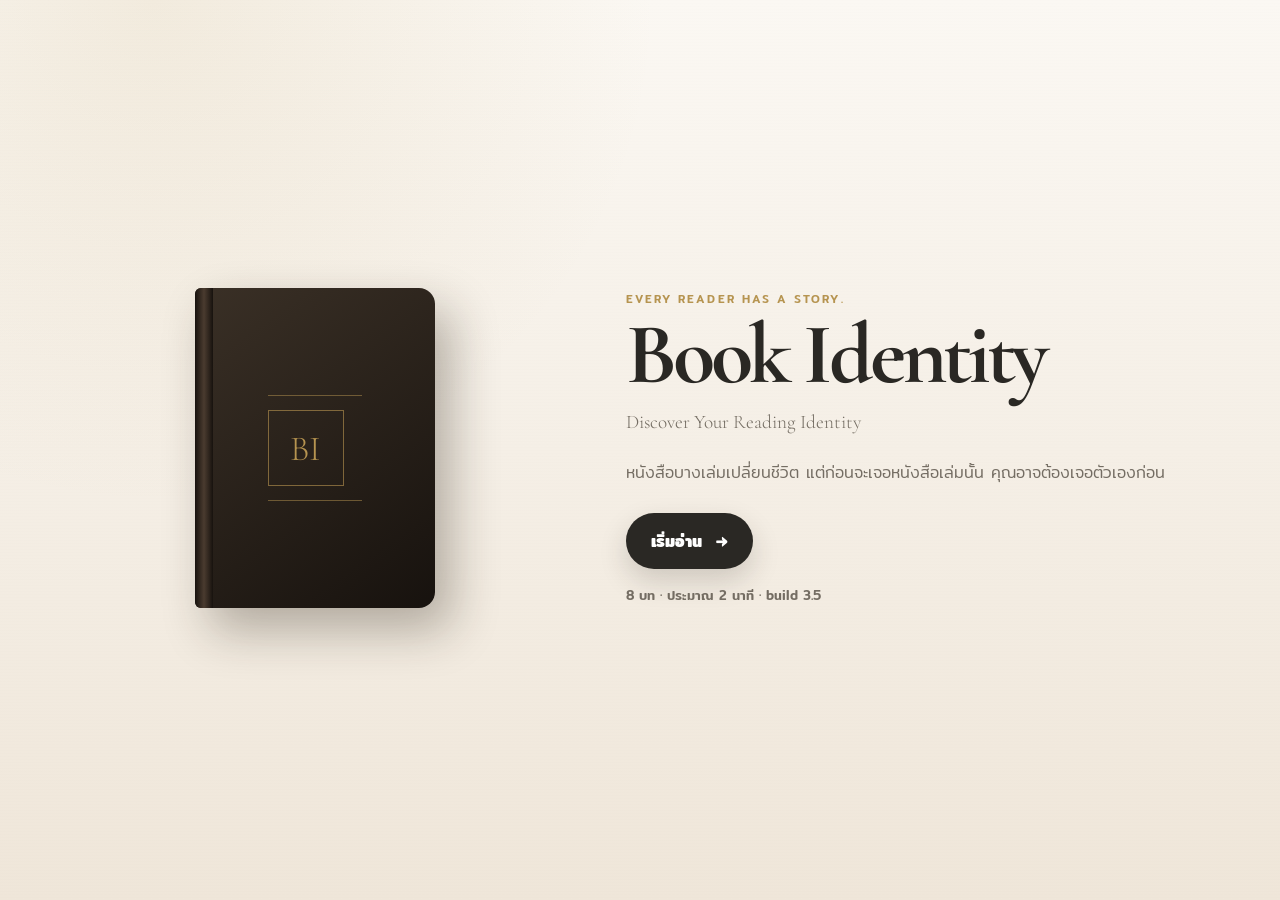
==== index.html @ 104d9011 "Add files via upload" ====
<!doctype html>
<html lang="th">
<head>
  <meta charset="utf-8">
  <meta name="viewport" content="width=device-width,initial-scale=1,viewport-fit=cover">
  <meta name="theme-color" content="#f6f0e6">
  <meta name="description" content="Book Identity — ค้นหาตัวตนนักอ่านของคุณ">
  <title>Book Identity — Discover Your Reading Identity</title>

  <link rel="preconnect" href="https://fonts.googleapis.com">
  <link rel="preconnect" href="https://fonts.gstatic.com" crossorigin>
  <link href="https://fonts.googleapis.com/css2?family=Cormorant+Garamond:ital,wght@0,500;0,600;0,700;1,500&family=Mitr:wght@300;400;500;600&display=swap" rel="stylesheet">

  <link rel="stylesheet" href="css/style.css?v=3.5.0">
  <link rel="stylesheet" href="css/animation.css?v=3.5.0">
  <link rel="stylesheet" href="css/responsive.css?v=3.5.0">
</head>
<body>
  <noscript>
    <div class="noscript">เว็บไซต์นี้ต้องเปิด JavaScript ก่อนจึงจะใช้งานได้</div>
  </noscript>

  <main id="app" class="app-shell">
    <section id="coverScreen" class="screen is-active" aria-labelledby="coverTitle">
      <div class="cover-layout">
        <div class="book-cover-wrap" aria-hidden="true">
          <div class="book-cover">
            <div class="book-spine"></div>
            <div class="book-face">
              <div class="cover-line"></div>
              <div class="cover-emblem">BI</div>
              <div class="cover-line"></div>
            </div>
          </div>
        </div>

        <div class="cover-copy">
          <p class="eyebrow">Every reader has a story.</p>
          <h1 id="coverTitle">Book Identity</h1>
          <p class="subtitle">Discover Your Reading Identity</p>
          <p class="lead">
            หนังสือบางเล่มเปลี่ยนชีวิต แต่ก่อนจะเจอหนังสือเล่มนั้น
            คุณอาจต้องเจอตัวเองก่อน
          </p>
          <button id="startBtn" class="primary-btn" type="button">
            <span>เริ่มอ่าน</span>
            <span aria-hidden="true">→</span>
          </button>
          <p class="meta">8 บท · ประมาณ 2 นาที · build 3.5</p>
        </div>
      </div>
    </section>

    <section id="introScreen" class="screen" aria-labelledby="introTitle">
      <article class="paper-card intro-card">
        <p class="eyebrow">Prelude</p>
        <h2 id="introTitle">หนังสือที่คุณเลือก อาจกำลังเล่าเรื่องของคุณ</h2>
        <p>
          เลือกคำตอบที่ใกล้กับตัวคุณที่สุด ไม่มีคำตอบถูกหรือผิด
          และไม่ต้องใช้เวลาคิดนานเกินไป
        </p>
        <button id="beginBtn" class="primary-btn" type="button">
          <span>เปิดบทแรก</span>
          <span aria-hidden="true">→</span>
        </button>
      </article>
    </section>

    <section id="quizScreen" class="screen screen-quiz" aria-labelledby="questionText">
      <div class="quiz-shell">
        <header class="chapter-header">
          <div>
            <p id="chapterLabel" class="eyebrow">Chapter I</p>
            <h2 id="chapterTitle">หนังสือหน้าแรก</h2>
          </div>
          <p id="pageLabel" class="page-label">Page 01</p>
        </header>

        <div class="progress-track" aria-hidden="true">
          <div id="progressFill" class="progress-fill"></div>
        </div>

        <article id="questionCard" class="paper-card question-card">
          <div class="bookmark" aria-hidden="true"></div>
          <p id="questionPrompt" class="question-prompt">Choose what feels true.</p>
          <h3 id="questionText"></h3>
          <div id="answerList" class="answer-list" role="group" aria-label="ตัวเลือกคำตอบ"></div>
        </article>

        <footer class="quiz-footer">
          <button id="backBtn" class="text-btn" type="button">← ย้อนกลับ</button>
          <span id="progressText">บทที่ 1 จาก 8</span>
        </footer>
      </div>
    </section>

    <section id="loadingScreen" class="screen loading-screen" aria-labelledby="loadingText">
      <article class="loading-book">
        <div class="loading-book__pages" aria-hidden="true">
          <span class="loading-page loading-page--left"></span>
          <span class="loading-page loading-page--middle"></span>
          <span class="loading-page loading-page--right"></span>
        </div>
        <p class="eyebrow">Composing Your Story</p>
        <h2 id="loadingText">กำลังเรียบเรียงหนังสือของคุณ...</h2>
        <p id="loadingSubtext" class="loading-subtext">เรื่องราวกำลังถูกจัดวางลงบนหน้ากระดาษ</p>
        <div class="loading-track" aria-hidden="true">
          <div id="loadingFill" class="loading-fill"></div>
        </div>
        <div class="loading-dots" aria-hidden="true"><span></span><span></span><span></span></div>
      </article>
    </section>


    <section id="unlockScreen" class="screen unlock-screen" aria-labelledby="unlockTitle">
      <div class="unlock-stage">
        <p class="eyebrow">Final Chapter</p>
        <h2 id="unlockTitle">ตัวตนของคุณถูกเก็บไว้ในหนังสือเล่มนี้</h2>
        <p class="unlock-lead">หยุดตรงนี้ก่อน — คลิกที่หนังสือหรือปุ่มด้านล่าง เพื่อปลดล็อกผลลัพธ์ของคุณ</p>

        <button id="unlockBookBtn" class="sealed-book" type="button" aria-label="แตะเพื่อปลดล็อกหนังสือ">
          <span class="sealed-book__spine" aria-hidden="true"></span>
          <span class="sealed-book__face" aria-hidden="true">
            <span class="sealed-book__title">BOOK<br>IDENTITY</span>
            <span class="sealed-book__locks">
              <span class="unlock-lock"><i></i></span>
              <span class="unlock-lock"><i></i></span>
              <span class="unlock-lock"><i></i></span>
            </span>
          </span>
        </button>

        <button id="unlockHintBtn" class="unlock-hint" type="button">
          <span class="unlock-key" aria-hidden="true">⌑</span>
          <span>คลิกเพื่อปลดล็อกผลลัพธ์</span>
        </button>
      </div>
    </section>

    <section id="resultScreen" class="screen screen-result" aria-labelledby="resultName">
      <div class="result-shell">
        <article id="resultHero" class="result-hero">
          <p class="eyebrow eyebrow-light">Book Identity</p>
          <div id="resultSymbol" class="result-symbol" aria-hidden="true">◎</div>
          <p class="result-label">คุณคือ</p>
          <h2 id="resultName"></h2>
          <p id="resultThai" class="result-thai"></p>
          <blockquote id="resultQuote" class="result-quote-th"></blockquote>
        </article>

        <article class="paper-card result-section">
          <p class="eyebrow">Chapter I</p>
          <h3>ตัวตนการอ่านของคุณ</h3>
          <p id="resultDescription"></p>
        </article>

        <article class="paper-card result-section">
          <p class="eyebrow">Chapter II</p>
          <h3>Bookshelf DNA</h3>
          <p class="section-note">แรงขับในการอ่านของคุณในแต่ละด้าน</p>
          <div id="dnaList" class="dna-list"></div>
          <p id="secondaryText" class="secondary-text"></p>
        </article>

        <article class="paper-card result-section">
          <p class="eyebrow">Chapter III</p>
          <h3>แนวหนังสือที่เหมาะกับคุณ</h3>
          <div id="categoryList" class="category-list"></div>
        </article>


        <article class="paper-card result-section next-chapter-section">
          <p class="eyebrow">Your Next Chapter</p>
          <h3>เลือกหนังสือที่คล้ายกับตัวตนของฉัน</h3>
          <p>
            เรื่องราวของคุณอาจกำลังรออยู่ในหนังสือสักเล่ม
            ลองเปิดชั้นหนังสือและค้นหาเล่มที่ใกล้กับตัวตนของคุณ
          </p>
          <a
            class="naiin-btn"
            href="https://www.naiin.com/books/"
            target="_blank"
            rel="noopener noreferrer"
            aria-label="เลือกหนังสือที่คล้ายกับตัวตนของฉันที่ Naiin"
          >
            <span>เลือกหนังสือที่คล้ายกับตัวตนของฉัน</span>
            <span aria-hidden="true">↗</span>
          </a>
          <p class="external-note">เปิดหน้าหนังสือบน Naiin ในแท็บใหม่</p>
        </article>

        <article class="paper-card result-section ending-section">
          <p class="ending-quote">
            หนังสือเล่มต่อไป อาจกำลังรอคุณอยู่บนชั้นหนังสือสักแห่ง
          </p>
          <div class="result-actions">
            <button id="downloadBtn" class="secondary-btn" type="button">ดาวน์โหลดการ์ด</button>
            <button id="shareBtn" class="primary-btn" type="button">แชร์ผลลัพธ์</button>
          </div>
          <button id="restartBtn" class="text-btn" type="button">↺ อ่านเรื่องราวของฉันอีกครั้ง</button>
        </article>
      </div>
    </section>
  </main>

  <canvas id="shareCanvas" width="1080" height="1920" hidden></canvas>

  <script src="data/data.js?v=3.5.0"></script>
  <script src="js/app.js?v=3.5.0"></script>
</body>
</html>
---- css/style.css ----
:root {
  --paper: #f6f0e6;
  --paper-deep: #eadfce;
  --ink: #2a2824;
  --muted: #746d63;
  --gold: #b69450;
  --line: rgba(42, 40, 36, 0.14);
  --shadow: 0 26px 80px rgba(53, 40, 24, 0.17);
  --accent: #b69450;
  --accent-rgb: 182, 148, 80;
  --serif: "Cormorant Garamond", Georgia, serif;
  --sans: "Mitr", "IBM Plex Sans Thai", system-ui, sans-serif;
}

* { box-sizing: border-box; }

html { scroll-behavior: smooth; }

body {
  margin: 0;
  min-width: 320px;
  min-height: 100vh;
  color: var(--ink);
  background:
    radial-gradient(circle at 12% 0%, rgba(182, 148, 80, 0.13), transparent 35%),
    linear-gradient(180deg, #fbf8f3 0%, #efe6d9 100%);
  font-family: var(--sans);
  overflow-x: hidden;
}

body::before {
  content: "";
  position: fixed;
  inset: 0;
  pointer-events: none;
  opacity: 0.22;
  background-image:
    linear-gradient(rgba(60, 45, 25, 0.024) 1px, transparent 1px);
  background-size: 3px 3px;
}

button { font: inherit; color: inherit; }

button:focus-visible {
  outline: 3px solid rgba(var(--accent-rgb), 0.28);
  outline-offset: 3px;
}

.app-shell {
  min-height: 100vh;
  min-height: 100dvh;
}

.screen {
  display: none;
  min-height: 100vh;
  min-height: 100dvh;
  padding:
    max(24px, env(safe-area-inset-top))
    18px
    max(28px, env(safe-area-inset-bottom));
  align-items: center;
  justify-content: center;
}

.screen.is-active { display: flex; }

.cover-layout {
  width: min(100%, 1120px);
  display: grid;
  gap: 34px;
  align-items: center;
}

.book-cover-wrap {
  width: 170px;
  height: 230px;
  margin: 0 auto;
  perspective: 1200px;
}

.book-cover {
  position: relative;
  width: 100%;
  height: 100%;
}

.book-face {
  position: absolute;
  inset: 0;
  border-radius: 6px 16px 16px 6px;
  background: linear-gradient(145deg, #3a3026, #17120e);
  box-shadow:
    16px 22px 48px rgba(40, 30, 20, 0.32),
    inset 3px 0 0 rgba(255, 255, 255, 0.05);
  display: grid;
  place-content: center;
  gap: 14px;
  color: var(--gold);
}

.book-spine {
  position: absolute;
  z-index: 2;
  left: 0;
  top: 0;
  bottom: 0;
  width: 18px;
  border-radius: 6px 0 0 6px;
  background: linear-gradient(90deg, #17120e, #4a3b2f, #17120e);
}

.cover-emblem {
  width: 76px;
  height: 76px;
  border: 1px solid rgba(182, 148, 80, 0.62);
  display: grid;
  place-items: center;
  font-family: var(--serif);
  font-size: 2.2rem;
}

.cover-line {
  width: 94px;
  height: 1px;
  background: rgba(182, 148, 80, 0.5);
}

.cover-copy { text-align: center; }

.eyebrow {
  margin: 0;
  color: var(--gold);
  letter-spacing: 0.18em;
  text-transform: uppercase;
  font-size: 0.72rem;
  font-weight: 700;
}

.eyebrow-light { color: rgba(255, 255, 255, 0.72); }

.cover-copy h1 {
  margin: 8px 0 0;
  font-family: var(--serif);
  font-size: clamp(3.6rem, 14vw, 6.4rem);
  line-height: 0.86;
  letter-spacing: -0.045em;
}

.subtitle {
  margin: 16px 0 0;
  color: var(--muted);
  font-family: var(--serif);
  font-size: 1.2rem;
}

.lead {
  max-width: 34rem;
  margin: 24px auto 0;
  color: var(--muted);
  line-height: 1.85;
}

.meta {
  margin: 16px 0 0;
  color: var(--muted);
  font-size: 0.82rem;
}

.primary-btn,
.secondary-btn {
  min-height: 56px;
  border-radius: 999px;
  padding: 0 24px;
  border: 1px solid transparent;
  display: inline-flex;
  align-items: center;
  justify-content: center;
  gap: 14px;
  cursor: pointer;
  font-weight: 700;
}

.primary-btn {
  background: var(--ink);
  color: white;
  box-shadow: 0 12px 28px rgba(42, 40, 36, 0.18);
}

.secondary-btn {
  background: transparent;
  border-color: var(--line);
}

.cover-copy .primary-btn { margin-top: 26px; }

.paper-card {
  width: min(100%, 680px);
  padding: 30px;
  border-radius: 22px;
  border: 1px solid rgba(255, 255, 255, 0.9);
  background:
    linear-gradient(90deg, rgba(0, 0, 0, 0.035), transparent 8%, transparent 92%, rgba(0, 0, 0, 0.025)),
    rgba(255, 253, 248, 0.94);
  box-shadow: var(--shadow);
}

.paper-card h2,
.paper-card h3 {
  font-family: var(--serif);
}

.intro-card { text-align: center; }

.intro-card h2 {
  margin: 18px 0 0;
  font-size: clamp(2.2rem, 8vw, 4rem);
  line-height: 1.05;
}

.intro-card > p:not(.eyebrow) {
  color: var(--muted);
  line-height: 1.85;
}

.intro-card .primary-btn { margin-top: 24px; }

.screen-quiz,
.screen-result {
  align-items: flex-start;
}

.quiz-shell {
  width: min(100%, 740px);
  position: relative;
  padding-top: 16px;
}

.bookmark {
  position: absolute;
  right: -10px;
  top: 126px;
  width: 25px;
  height: 78px;
  z-index: 3;
  background: linear-gradient(180deg, #963d3d, #7a2b2b);
  box-shadow: 0 9px 18px rgba(65, 24, 24, 0.18);
  clip-path: polygon(0 0, 100% 0, 100% 82%, 50% 100%, 0 82%);
  pointer-events: none;
}

.chapter-header {
  display: flex;
  justify-content: space-between;
  gap: 24px;
  align-items: flex-start;
  margin-bottom: 14px;
}

.chapter-header h2 {
  margin: 4px 0 0;
  font-family: var(--serif);
  font-size: 1.55rem;
}

.page-label {
  margin: 4px 0 0;
  color: var(--muted);
  font-size: 0.82rem;
}

.progress-track,
.loading-track {
  height: 5px;
  overflow: hidden;
  border-radius: 999px;
  background: rgba(42, 40, 36, 0.08);
}

.progress-fill,
.loading-fill {
  width: 0;
  height: 100%;
  border-radius: inherit;
  background: var(--gold);
}

.question-card {
  min-height: 500px;
  margin-top: 24px;
  display: flex;
  flex-direction: column;
}

.question-prompt {
  margin: 0;
  color: var(--muted);
  font-size: 0.8rem;
  letter-spacing: 0.08em;
  text-transform: uppercase;
}

.question-card h3 {
  margin: 18px 0 24px;
  font-family: var(--serif);
  font-size: clamp(1.95rem, 5.4vw, 3.15rem);
  line-height: 1.12;
  letter-spacing: -0.018em;
  text-wrap: balance;
}

.answer-list {
  display: grid;
  gap: 10px;
}

.answer-btn {
  width: 100%;
  padding: 16px 6px;
  border: 0;
  border-bottom: 1px solid var(--line);
  background: transparent;
  text-align: left;
  cursor: pointer;
  display: flex;
  align-items: flex-start;
  gap: 14px;
  line-height: 1.6;
}

.answer-btn::before {
  content: "○";
  color: var(--gold);
  font-size: 1.2rem;
  line-height: 1.2;
}

.answer-btn.is-selected::before { content: "●"; }

.answer-btn.is-selected {
  background: rgba(var(--accent-rgb), 0.06);
}

.quiz-footer {
  display: flex;
  justify-content: space-between;
  align-items: center;
  gap: 16px;
  margin-top: 16px;
  color: var(--muted);
  font-size: 0.82rem;
}

.text-btn {
  border: 0;
  background: transparent;
  color: var(--muted);
  cursor: pointer;
  text-decoration: underline;
  text-underline-offset: 4px;
}

.text-btn:disabled {
  opacity: 0.35;
  cursor: default;
}

.loading-card { text-align: center; }

.page-loader {
  height: 58px;
  display: flex;
  align-items: flex-end;
  justify-content: center;
  gap: 5px;
}

.page-loader span {
  width: 24px;
  height: 44px;
  border-radius: 2px 7px 7px 2px;
  background: linear-gradient(145deg, #3a3026, #17120e);
}

.loading-card h2 {
  margin: 18px 0 24px;
  font-family: var(--serif);
  font-size: clamp(2rem, 8vw, 3.6rem);
}

.result-shell {
  width: min(100%, 760px);
  padding: 18px 0 40px;
}

.result-hero {
  --identity-color: #3498db;
  padding: 48px 28px;
  text-align: center;
  color: white;
  border-radius: 28px;
  background:
    radial-gradient(circle at top, rgba(255, 255, 255, 0.16), transparent 35%),
    linear-gradient(145deg, var(--identity-color), #1e1e1e);
  box-shadow: 0 30px 80px rgba(40, 30, 20, 0.24);
}

.result-symbol {
  width: 96px;
  height: 96px;
  margin: 28px auto 16px;
  border: 1px solid rgba(255, 255, 255, 0.42);
  border-radius: 50%;
  display: grid;
  place-items: center;
  font-size: 2.4rem;
}

.result-label {
  margin: 0;
  color: rgba(255, 255, 255, 0.72);
}

.result-hero h2 {
  margin: 8px 0 0;
  font-family: var(--serif);
  font-size: clamp(3.2rem, 12vw, 6rem);
  line-height: 0.9;
}

.result-thai { font-size: 1.06rem; }

.result-hero blockquote {
  max-width: 38rem;
  margin: 24px auto 0;
  font-family: var(--serif);
  font-size: 1.4rem;
  line-height: 1.45;
}

.result-section { margin-top: 18px; }

.result-section h3 {
  margin: 10px 0 0;
  font-family: var(--serif);
  font-size: 2.2rem;
}

.result-section > p:not(.eyebrow) {
  color: var(--muted);
  line-height: 1.85;
}

.section-note { margin-top: 8px; }

.dna-list {
  display: grid;
  gap: 18px;
  margin-top: 22px;
}

.dna-row {
  display: grid;
  gap: 8px;
}

.dna-head {
  display: flex;
  justify-content: space-between;
  font-size: 0.9rem;
}

.dna-track {
  height: 9px;
  overflow: hidden;
  border-radius: 999px;
  background: rgba(42, 40, 36, 0.08);
}

.dna-bar {
  width: 0;
  height: 100%;
  border-radius: inherit;
  background: var(--dna-color);
}

.secondary-text {
  margin-top: 22px;
  padding-top: 18px;
  border-top: 1px solid var(--line);
}

.category-list {
  display: flex;
  flex-wrap: wrap;
  gap: 10px;
  margin-top: 20px;
}

.category-chip {
  padding: 10px 14px;
  border-radius: 999px;
  border: 1px solid rgba(var(--accent-rgb), 0.16);
  background: rgba(var(--accent-rgb), 0.08);
}

.ending-section { text-align: center; }

.ending-quote {
  font-family: var(--serif);
  font-size: 1.35rem;
}

.result-actions {
  display: grid;
  gap: 10px;
  margin-top: 22px;
}

.ending-section .text-btn { margin-top: 18px; }

.noscript {
  padding: 18px;
  text-align: center;
  background: #fff3cd;
  color: #5d4818;
}


/* ===== Unlock reveal ===== */
.unlock-screen {
  text-align: center;
}

.unlock-stage {
  width: min(100%, 680px);
  display: grid;
  justify-items: center;
}

.unlock-stage h2 {
  max-width: 15ch;
  margin: 14px 0 0;
  font-family: var(--serif);
  font-size: clamp(2.35rem, 8vw, 4.6rem);
  line-height: 1;
  letter-spacing: -0.025em;
}

.unlock-lead {
  max-width: 34rem;
  margin: 20px auto 0;
  color: var(--muted);
  line-height: 1.8;
}

.sealed-book {
  width: min(72vw, 280px);
  aspect-ratio: 0.72;
  margin-top: 34px;
  padding: 0;
  border: 0;
  background: transparent;
  position: relative;
  perspective: 1300px;
  cursor: pointer;
}

.sealed-book__face {
  position: absolute;
  inset: 0;
  border-radius: 7px 22px 22px 7px;
  background:
    radial-gradient(circle at 50% 15%, rgba(255,255,255,.09), transparent 30%),
    linear-gradient(145deg, #3b3026, #17120e);
  box-shadow:
    18px 26px 55px rgba(45, 32, 20, .31),
    inset 3px 0 0 rgba(255,255,255,.05),
    inset 0 0 0 1px rgba(255,255,255,.035);
  display: grid;
  place-items: center;
  transform-origin: left center;
}

.sealed-book__spine {
  position: absolute;
  z-index: 2;
  left: 0;
  top: 0;
  bottom: 0;
  width: 20px;
  border-radius: 7px 0 0 7px;
  background: linear-gradient(90deg, #15100d, #4e3e31, #17120e);
}

.sealed-book__title {
  color: var(--gold);
  font-family: var(--serif);
  font-size: clamp(2rem, 8vw, 3rem);
  line-height: .88;
  letter-spacing: .03em;
}

.sealed-book__locks {
  position: absolute;
  left: 50%;
  bottom: 48px;
  display: flex;
  gap: 24px;
  transform: translateX(-50%);
}

.unlock-lock {
  width: 34px;
  height: 34px;
  border-radius: 50%;
  display: grid;
  place-items: center;
  background: linear-gradient(145deg, #eadfc9, #cdbb9c);
  border: 1px solid rgba(75, 55, 32, .28);
  box-shadow:
    0 8px 16px rgba(30, 20, 12, .28),
    inset 0 1px 0 rgba(255,255,255,.65);
}

.unlock-lock i {
  position: relative;
  width: 7px;
  height: 11px;
  border-radius: 5px 5px 2px 2px;
  background: #5a4733;
}

.unlock-lock i::before {
  content: "";
  position: absolute;
  left: 1px;
  top: -4px;
  width: 5px;
  height: 5px;
  border-radius: 50%;
  background: #5a4733;
}

.unlock-hint {
  margin-top: 28px;
  padding: 12px 18px;
  border: 1px solid var(--line);
  border-radius: 999px;
  background: rgba(255,255,255,.45);
  color: var(--ink);
  display: inline-flex;
  align-items: center;
  gap: 10px;
  cursor: pointer;
  font-weight: 600;
}

.unlock-key {
  color: var(--gold);
  font-size: 1.35rem;
}

.unlock-stage.is-unlocking .unlock-hint {
  opacity: .45;
  pointer-events: none;
}

/* Answer pen stroke */
.answer-btn {
  position: relative;
  isolation: isolate;
}

.answer-btn::after {
  content: "";
  position: absolute;
  z-index: -1;
  left: 38px;
  right: 8px;
  bottom: 10px;
  height: 7px;
  border-radius: 60% 40% 55% 45%;
  background: rgba(var(--accent-rgb), .17);
  transform: scaleX(0) rotate(-0.4deg);
  transform-origin: left center;
  transition: transform .28s ease;
}

.answer-btn.is-selected::after {
  transform: scaleX(1) rotate(-0.4deg);
}

/* Refined paper edge */
.question-card {
  position: relative;
  overflow: hidden;
}

.question-card::after {
  content: "";
  position: absolute;
  top: 24px;
  right: 0;
  bottom: 24px;
  width: 1px;
  background: linear-gradient(transparent, rgba(70,50,28,.13), transparent);
}

@supports not (text-wrap: balance) {
  .question-card h3 { max-width: 18ch; }
}


/* v3.1 unlock screen: intentionally distinct from result page */
.unlock-screen {
  background:
    radial-gradient(circle at 50% 18%, rgba(182,148,80,.18), transparent 34%),
    linear-gradient(180deg, rgba(25,20,15,.98), rgba(47,38,29,.96));
  color: #f8f0e3;
}

.unlock-screen .eyebrow {
  color: #d1b46f;
}

.unlock-screen .unlock-lead {
  color: rgba(248,240,227,.72);
}

.unlock-screen .unlock-hint {
  background: #d1b46f;
  border-color: #d1b46f;
  color: #211a13;
  box-shadow: 0 14px 32px rgba(0,0,0,.24);
}

.unlock-screen .unlock-key {
  color: #211a13;
}

.unlock-screen .sealed-book {
  filter: drop-shadow(0 32px 45px rgba(0,0,0,.35));
}


/* v3.2 alignment fixes */
.result-shell {
  width: min(100%, 760px);
}

.result-shell > .paper-card {
  width: 100%;
  max-width: none;
  margin-left: 0;
  margin-right: 0;
}

.result-hero,
.result-shell > .paper-card {
  box-sizing: border-box;
}

.question-card {
  overflow: visible;
}

.question-card::after {
  pointer-events: none;
}

.chapter-header,
.progress-track,
.question-card,
.quiz-footer {
  width: 100%;
}

.quiz-shell {
  overflow: visible;
}


/* v3.3 — Naiin next chapter */
.next-chapter-section {
  position: relative;
  overflow: hidden;
}

.next-chapter-section::before {
  content: "↗";
  position: absolute;
  right: 22px;
  top: 18px;
  color: rgba(var(--accent-rgb), .18);
  font-family: var(--serif);
  font-size: 5rem;
  line-height: 1;
  pointer-events: none;
}

.next-chapter-section > p:not(.eyebrow) {
  max-width: 42rem;
}

.naiin-btn {
  width: 100%;
  min-height: 60px;
  margin-top: 22px;
  padding: 0 20px;
  border-radius: 999px;
  background: var(--ink);
  color: #fff;
  text-decoration: none;
  display: inline-flex;
  align-items: center;
  justify-content: center;
  gap: 14px;
  font-weight: 700;
  box-shadow: 0 14px 30px rgba(42,40,36,.18);
  transition: transform .28s ease, box-shadow .28s ease;
}

.naiin-btn:hover {
  transform: translateY(-2px);
  box-shadow: 0 18px 36px rgba(42,40,36,.22);
}

.external-note {
  margin: 12px 0 0;
  text-align: center;
  font-size: .78rem;
  color: var(--muted);
}


/* ===== v3.4 Cadson Demak / Mitr typography ===== */
body {
  font-family: var(--sans);
  font-weight: 300;
}

button,
.answer-btn,
.category-chip,
.naiin-btn,
.text-btn,
.primary-btn,
.secondary-btn {
  font-family: var(--sans);
}

.cover-copy h1,
.intro-card h2,
.chapter-header h2,
.question-card h3,
.loading-book h2,
.result-hero h2,
.result-section h3,
.unlock-stage h2 {
  font-family: var(--serif);
}

.intro-card h2,
.chapter-header h2,
.question-card h3,
.loading-book h2,
.result-section h3,
.unlock-stage h2 {
  font-weight: 600;
}

.question-card h3 {
  max-width: 17ch;
  font-size: clamp(2.15rem, 5.5vw, 3.45rem);
  line-height: 1.12;
  letter-spacing: -0.022em;
}

.chapter-header h2 {
  font-size: clamp(1.65rem, 3.2vw, 2.05rem);
  line-height: 1.15;
  letter-spacing: -0.015em;
}

.intro-card h2 {
  max-width: 15ch;
  margin-inline: auto;
  font-size: clamp(2.45rem, 6.6vw, 4.35rem);
  line-height: 1.05;
  letter-spacing: -0.025em;
}

.result-section h3 {
  font-size: clamp(2.2rem, 4.4vw, 3.05rem);
  line-height: 1.08;
  letter-spacing: -0.018em;
}

.result-section > p:not(.eyebrow),
.intro-card > p:not(.eyebrow),
.answer-btn,
.unlock-lead,
.external-note {
  font-family: var(--sans);
  font-weight: 300;
}

.result-thai {
  font-family: var(--sans);
  font-weight: 500;
}

.result-quote-th {
  font-family: var(--sans) !important;
  font-weight: 300;
  font-style: italic;
  letter-spacing: .002em;
}

.eyebrow,
.page-label,
.question-prompt,
.meta {
  font-family: var(--sans);
  font-weight: 500;
}

/* ===== New loading composition screen ===== */
.loading-screen {
  background:
    radial-gradient(circle at 50% 12%, rgba(182,148,80,.13), transparent 32%),
    linear-gradient(180deg, #f8f3eb 0%, #ede3d5 100%);
}

.loading-book {
  width: min(100%, 690px);
  min-height: 520px;
  padding: 54px 34px 44px;
  border-radius: 28px;
  display: flex;
  flex-direction: column;
  align-items: center;
  justify-content: center;
  text-align: center;
  background:
    linear-gradient(90deg, rgba(0,0,0,.028), transparent 8%, transparent 92%, rgba(0,0,0,.025)),
    rgba(255,253,248,.94);
  border: 1px solid rgba(255,255,255,.9);
  box-shadow: var(--shadow);
}

.loading-book__pages {
  width: 138px;
  height: 92px;
  position: relative;
  margin-bottom: 28px;
  perspective: 900px;
}

.loading-page {
  position: absolute;
  bottom: 0;
  width: 69px;
  height: 86px;
  background:
    linear-gradient(90deg, rgba(0,0,0,.045), transparent 12%),
    #fffaf1;
  border: 1px solid rgba(88,65,38,.12);
  box-shadow: 0 10px 22px rgba(55,40,24,.10);
}

.loading-page--left {
  left: 0;
  border-radius: 8px 2px 2px 8px;
  transform: rotateY(12deg);
  transform-origin: right center;
}

.loading-page--right {
  right: 0;
  border-radius: 2px 8px 8px 2px;
  transform: rotateY(-12deg);
  transform-origin: left center;
}

.loading-page--middle {
  left: 50%;
  width: 64px;
  transform: translateX(-50%) rotateY(-4deg);
  transform-origin: left center;
  z-index: 2;
}

.loading-book h2 {
  max-width: 15ch;
  margin: 16px 0 0;
  font-size: clamp(2.45rem, 6.8vw, 4.35rem);
  line-height: 1.03;
  letter-spacing: -0.025em;
}

.loading-subtext {
  max-width: 32rem;
  margin: 18px auto 0;
  color: var(--muted);
  font-family: var(--sans);
  font-weight: 300;
  line-height: 1.75;
}

.loading-book .loading-track {
  width: min(100%, 420px);
  margin-top: 30px;
}

.loading-dots {
  display: flex;
  gap: 8px;
  margin-top: 22px;
}

.loading-dots span {
  width: 7px;
  height: 7px;
  border-radius: 50%;
  background: var(--gold);
  opacity: .32;
}


/* ===== v3.5 Smaller, quieter headings ===== */
.cover-copy h1 {
  font-size: clamp(3rem, 10vw, 5.4rem);
  line-height: .9;
}

.intro-card h2 {
  max-width: 17ch;
  font-size: clamp(2rem, 5.2vw, 3.55rem);
  line-height: 1.08;
}

.chapter-header h2 {
  font-size: clamp(1.45rem, 2.6vw, 1.82rem);
  line-height: 1.16;
}

.question-card h3 {
  max-width: 18ch;
  font-size: clamp(1.8rem, 4.4vw, 2.8rem);
  line-height: 1.14;
  letter-spacing: -0.015em;
}

.loading-book h2 {
  max-width: 17ch;
  font-size: clamp(2rem, 5.1vw, 3.45rem);
  line-height: 1.08;
}

.unlock-stage h2 {
  max-width: 17ch;
  font-size: clamp(2rem, 5.3vw, 3.65rem);
  line-height: 1.07;
}

.result-section h3 {
  font-size: clamp(1.85rem, 3.7vw, 2.55rem);
  line-height: 1.1;
}

.result-hero h2 {
  font-size: clamp(3rem, 10vw, 5.4rem);
  line-height: .92;
}

.paper-card h2,
.paper-card h3 {
  font-weight: 600;
}

.intro-card,
.question-card,
.loading-book,
.result-section {
  padding-top: 34px;
  padding-bottom: 34px;
}

.question-card h3,
.intro-card h2,
.loading-book h2,
.result-section h3 {
  margin-bottom: 22px;
}
---- css/animation.css ----
@keyframes fadeUp {
  from { opacity: 0; transform: translateY(18px); }
  to { opacity: 1; transform: none; }
}

@keyframes floatBook {
  0%, 100% { transform: translateY(0) rotate(-1deg); }
  50% { transform: translateY(-8px) rotate(1deg); }
}

@keyframes pageIn {
  from { opacity: 0; transform: rotateY(-7deg) translateX(24px); }
  to { opacity: 1; transform: none; }
}

@keyframes loaderPage {
  0%, 100% { transform: scaleY(0.86); opacity: 0.55; }
  50% { transform: scaleY(1.08); opacity: 1; }
}

.screen.is-active > * {
  animation: fadeUp 0.55s cubic-bezier(.22, .8, .22, 1) both;
}

.book-cover-wrap {
  animation: floatBook 4.2s ease-in-out infinite;
}

.question-card.is-entering {
  animation: pageIn 0.4s ease both;
}

.page-loader span:nth-child(1) { animation: loaderPage 1.1s ease-in-out infinite; }
.page-loader span:nth-child(2) { animation: loaderPage 1.1s ease-in-out 0.16s infinite; }
.page-loader span:nth-child(3) { animation: loaderPage 1.1s ease-in-out 0.32s infinite; }

.primary-btn,
.secondary-btn,
.answer-btn,
.text-btn {
  transition:
    transform 0.28s ease,
    background-color 0.28s ease,
    border-color 0.28s ease,
    box-shadow 0.28s ease,
    opacity 0.28s ease;
}

.primary-btn:hover,
.secondary-btn:hover {
  transform: translateY(-2px);
}

.answer-btn:hover {
  background: rgba(var(--accent-rgb), 0.05);
}

.progress-fill,
.loading-fill,
.dna-bar {
  transition: width 0.85s cubic-bezier(.2, .75, .2, 1);
}

.result-hero,
.result-section {
  opacity: 0;
  transform: translateY(20px);
}

.result-hero.is-visible,
.result-section.is-visible {
  opacity: 1;
  transform: none;
  transition:
    opacity 0.65s ease,
    transform 0.65s ease;
}

@media (prefers-reduced-motion: reduce) {
  *,
  *::before,
  *::after {
    animation-duration: 0.001ms !important;
    animation-iteration-count: 1 !important;
    transition-duration: 0.001ms !important;
    scroll-behavior: auto !important;
  }
}


@keyframes lockRelease {
  0% { opacity: 1; transform: translateY(0) rotate(0) scale(1); }
  45% { transform: translateY(-12px) rotate(-8deg) scale(1.06); }
  100% { opacity: 0; transform: translateY(34px) rotate(18deg) scale(.72); }
}

@keyframes coverOpen {
  0% { transform: rotateY(0deg); }
  100% { transform: rotateY(-76deg); }
}

@keyframes bookGlow {
  0%,100% { box-shadow: 18px 26px 55px rgba(45,32,20,.31); }
  50% { box-shadow: 18px 30px 72px rgba(var(--accent-rgb), .28); }
}

.sealed-book:hover .sealed-book__face {
  animation: bookGlow 1.8s ease-in-out infinite;
}

.unlock-stage.is-unlocking .unlock-lock:nth-child(1) {
  animation: lockRelease .62s ease .05s both;
}

.unlock-stage.is-unlocking .unlock-lock:nth-child(2) {
  animation: lockRelease .62s ease .22s both;
}

.unlock-stage.is-unlocking .unlock-lock:nth-child(3) {
  animation: lockRelease .62s ease .39s both;
}

.unlock-stage.is-unlocking .sealed-book__face {
  animation: coverOpen .92s cubic-bezier(.22,.74,.2,1) .72s both;
}

.unlock-stage.is-unlocking .sealed-book {
  pointer-events: none;
}


@keyframes composePage {
  0%, 100% { transform: translateX(-50%) rotateY(-4deg); }
  45% { transform: translateX(-50%) rotateY(-72deg); }
  55% { transform: translateX(-50%) rotateY(-72deg); }
}

@keyframes loadingDot {
  0%, 100% { opacity: .25; transform: translateY(0); }
  50% { opacity: 1; transform: translateY(-5px); }
}

.loading-page--middle {
  animation: composePage 1.55s cubic-bezier(.4,0,.2,1) infinite;
}

.loading-dots span:nth-child(1) { animation: loadingDot 1.1s ease-in-out infinite; }
.loading-dots span:nth-child(2) { animation: loadingDot 1.1s ease-in-out .16s infinite; }
.loading-dots span:nth-child(3) { animation: loadingDot 1.1s ease-in-out .32s infinite; }
---- css/responsive.css ----
@media (min-width: 640px) {
  .screen { padding-inline: 30px; }
  .paper-card { padding: 40px; }
  .result-actions { grid-template-columns: 1fr 1fr; }
}

@media (min-width: 920px) {
  .cover-layout {
    grid-template-columns: 0.9fr 1.1fr;
    gap: 76px;
  }

  .book-cover-wrap {
    width: 240px;
    height: 320px;
  }

  .cover-copy { text-align: left; }
  .lead { margin-left: 0; }
}

@media (max-width: 420px) {
  .screen { padding-inline: 14px; }
  .paper-card { padding: 24px 18px; }
  .question-card { min-height: 540px; }
  .result-hero { padding: 42px 18px; }
}


@media (max-width: 760px) {
  .bookmark {
    right: 5px;
    top: 116px;
    width: 21px;
    height: 66px;
  }

  .question-card h3 {
    font-size: clamp(1.85rem, 8.6vw, 2.72rem);
  }

  .sealed-book {
    width: min(66vw, 240px);
  }

  .sealed-book__locks {
    bottom: 38px;
    gap: 18px;
  }

  .unlock-lock {
    width: 31px;
    height: 31px;
  }
}

@media (max-width: 420px) {
  .bookmark {
    right: 7px;
    top: 112px;
    width: 19px;
    height: 60px;
  }

  .unlock-stage h2 {
    max-width: 13ch;
  }
}


@media (max-width: 760px) {
  .bookmark {
    right: -10px;
    top: 28px;
    width: 20px;
    height: 64px;
  }

  .question-card h3 {
    max-width: 18ch;
    font-size: clamp(1.85rem, 8.8vw, 2.75rem);
  }
}

@media (max-width: 420px) {
  .bookmark {
    right: -8px;
    top: 24px;
    width: 18px;
    height: 58px;
  }

  .chapter-header {
    padding-right: 0;
  }

  .question-card h3 {
    line-height: 1.14;
    letter-spacing: -0.012em;
  }
}


@media (max-width: 420px) {
  .naiin-btn {
    min-height: 58px;
    padding-inline: 16px;
    font-size: .92rem;
  }

  .next-chapter-section::before {
    right: 12px;
    top: 14px;
    font-size: 4rem;
  }
}


@media (max-width: 640px) {
  .loading-book {
    min-height: 500px;
    padding: 42px 22px 36px;
  }

  .loading-book h2 {
    font-size: clamp(2.2rem, 10vw, 3.2rem);
  }

  .question-card h3 {
    font-size: clamp(2rem, 9vw, 2.9rem);
  }

  .result-section h3 {
    font-size: clamp(2rem, 8.5vw, 2.75rem);
  }
}


@media (max-width: 640px) {
  .cover-copy h1 {
    font-size: clamp(2.8rem, 13vw, 4.4rem);
  }

  .intro-card h2 {
    font-size: clamp(1.9rem, 8.2vw, 2.8rem);
  }

  .question-card h3 {
    font-size: clamp(1.75rem, 8vw, 2.45rem);
  }

  .loading-book h2 {
    font-size: clamp(1.95rem, 8.5vw, 2.8rem);
  }

  .unlock-stage h2 {
    font-size: clamp(1.95rem, 8.4vw, 2.85rem);
  }

  .result-section h3 {
    font-size: clamp(1.75rem, 7.6vw, 2.35rem);
  }

  .result-hero h2 {
    font-size: clamp(2.8rem, 12vw, 4.5rem);
  }
}
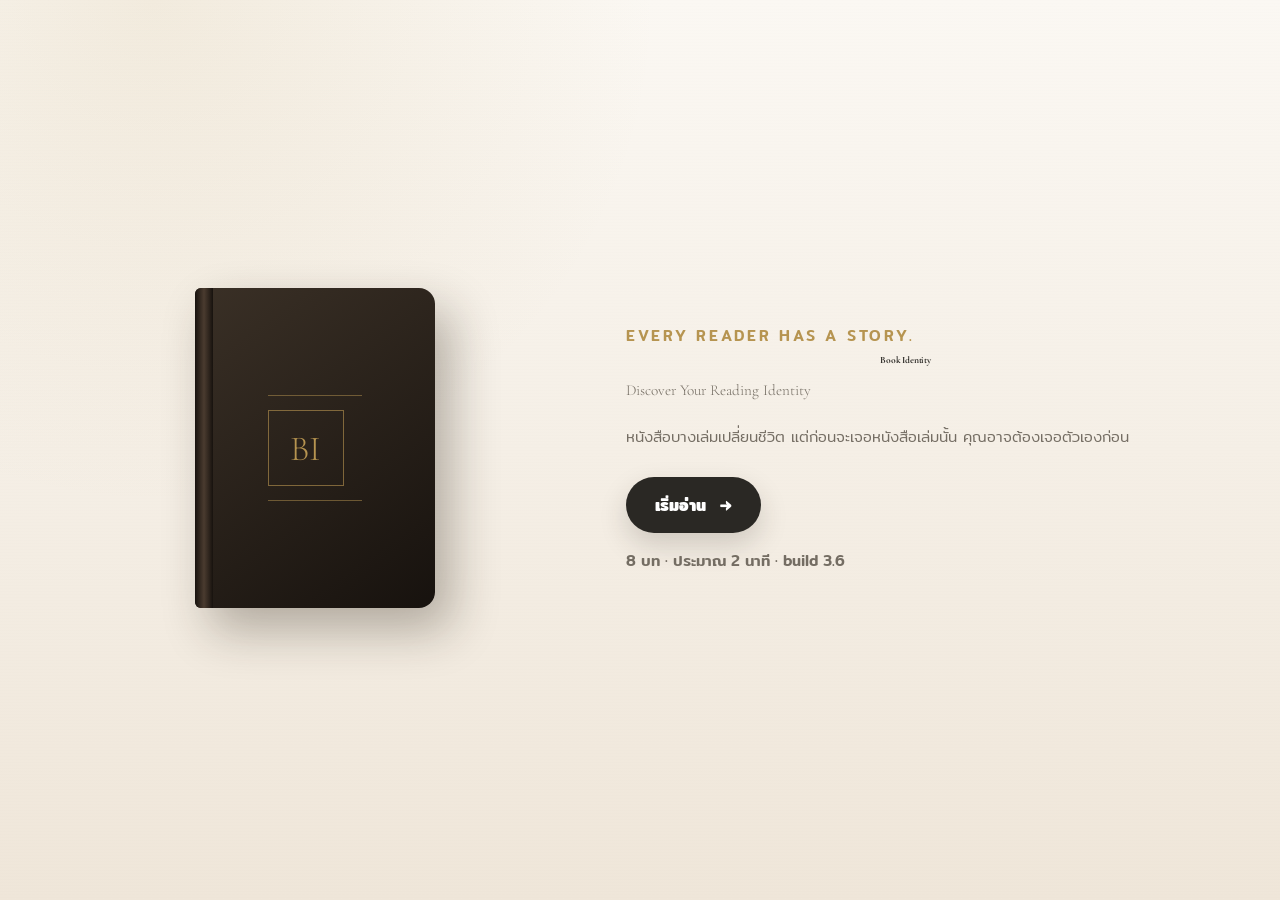
==== commit 2d85c06e: "Add files via upload" ====
--- a/index.html
+++ b/index.html
@@ -46,7 +46,7 @@
             <span>เริ่มอ่าน</span>
             <span aria-hidden="true">→</span>
           </button>
-          <p class="meta">8 บท · ประมาณ 2 นาที · build 3.5</p>
+          <p class="meta">8 บท · ประมาณ 2 นาที · build 3.6</p>
         </div>
       </div>
     </section>
--- a/css/style.css
+++ b/css/style.css
@@ -1095,3 +1095,17 @@
 .result-section h3 {
   margin-bottom: 22px;
 }
+
+/* v3.6 premium scale */
+.cover-copy h1,.intro-card h2,.question-card h3,.loading-book h2,.unlock-stage h2{
+font-size:60%!important;
+line-height:1.05!important;
+letter-spacing:-.02em;
+max-width:13ch;
+margin-left:auto;margin-right:auto;
+}
+.chapter-header h2{font-size:1.25rem!important;}
+.result-section h3{font-size:1.5rem!important;}
+.result-hero h2{font-size:85%!important;line-height:.92!important;}
+.intro-card p,.cover-copy p,.loading-book p{font-size:.95rem!important;}
+.primary-btn{padding:14px 28px!important;font-size:1rem!important;}
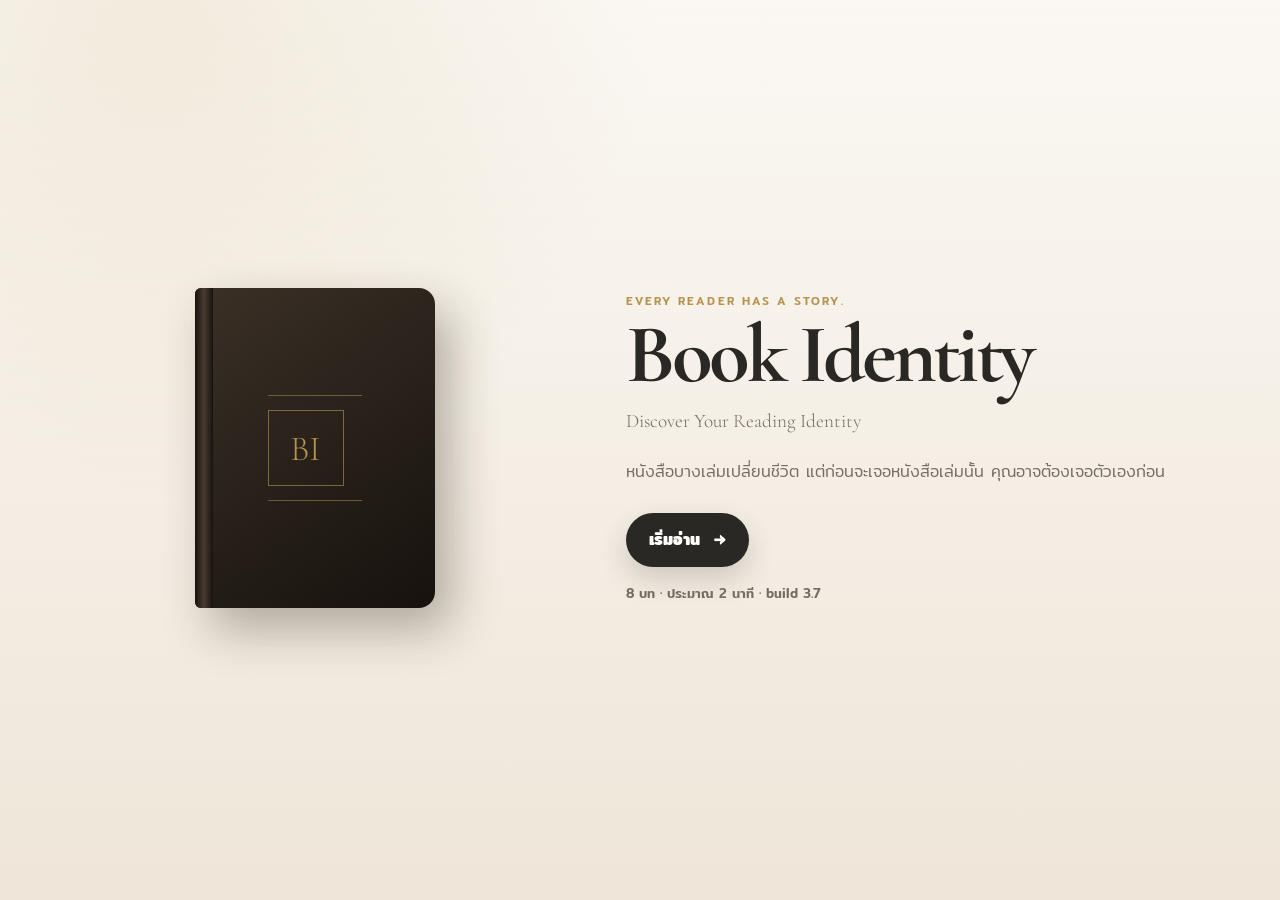
==== commit 211bb893: "Add files via upload" ====
--- a/index.html
+++ b/index.html
@@ -11,9 +11,9 @@
   <link rel="preconnect" href="https://fonts.gstatic.com" crossorigin>
   <link href="https://fonts.googleapis.com/css2?family=Cormorant+Garamond:ital,wght@0,500;0,600;0,700;1,500&family=Mitr:wght@300;400;500;600&display=swap" rel="stylesheet">
 
-  <link rel="stylesheet" href="css/style.css?v=3.5.0">
-  <link rel="stylesheet" href="css/animation.css?v=3.5.0">
-  <link rel="stylesheet" href="css/responsive.css?v=3.5.0">
+  <link rel="stylesheet" href="css/style.css?v=3.7.0">
+  <link rel="stylesheet" href="css/animation.css?v=3.7.0">
+  <link rel="stylesheet" href="css/responsive.css?v=3.7.0">
 </head>
 <body>
   <noscript>
@@ -46,7 +46,7 @@
             <span>เริ่มอ่าน</span>
             <span aria-hidden="true">→</span>
           </button>
-          <p class="meta">8 บท · ประมาณ 2 นาที · build 3.6</p>
+          <p class="meta">8 บท · ประมาณ 2 นาที · build 3.7</p>
         </div>
       </div>
     </section>
@@ -205,7 +205,7 @@
 
   <canvas id="shareCanvas" width="1080" height="1920" hidden></canvas>
 
-  <script src="data/data.js?v=3.5.0"></script>
-  <script src="js/app.js?v=3.5.0"></script>
+  <script src="data/data.js?v=3.7.0"></script>
+  <script src="js/app.js?v=3.7.0"></script>
 </body>
 </html>
--- a/css/style.css
+++ b/css/style.css
@@ -1096,16 +1096,56 @@
   margin-bottom: 22px;
 }
 
-/* v3.6 premium scale */
-.cover-copy h1,.intro-card h2,.question-card h3,.loading-book h2,.unlock-stage h2{
-font-size:60%!important;
-line-height:1.05!important;
-letter-spacing:-.02em;
-max-width:13ch;
-margin-left:auto;margin-right:auto;
-}
-.chapter-header h2{font-size:1.25rem!important;}
-.result-section h3{font-size:1.5rem!important;}
-.result-hero h2{font-size:85%!important;line-height:.92!important;}
-.intro-card p,.cover-copy p,.loading-book p{font-size:.95rem!important;}
-.primary-btn{padding:14px 28px!important;font-size:1rem!important;}
+
+/* ===== v3.7 Balanced responsive typography ===== */
+.cover-copy h1 {
+  font-size: clamp(3.2rem, 7vw, 5.2rem);
+  line-height: .9;
+}
+
+.intro-card h2 {
+  max-width: 16ch;
+  font-size: clamp(2.15rem, 4.6vw, 3.35rem);
+  line-height: 1.08;
+}
+
+.chapter-header h2 {
+  font-size: clamp(1.4rem, 2.2vw, 1.75rem);
+  line-height: 1.16;
+}
+
+.question-card h3 {
+  max-width: 18ch;
+  font-size: clamp(2rem, 4.2vw, 2.85rem);
+  line-height: 1.14;
+  letter-spacing: -0.015em;
+}
+
+.loading-book h2 {
+  max-width: 17ch;
+  font-size: clamp(2.1rem, 4.6vw, 3.2rem);
+  line-height: 1.08;
+}
+
+.unlock-stage h2 {
+  max-width: 17ch;
+  font-size: clamp(2.1rem, 4.8vw, 3.35rem);
+  line-height: 1.08;
+}
+
+.result-section h3 {
+  font-size: clamp(1.9rem, 3.2vw, 2.45rem);
+  line-height: 1.1;
+}
+
+.result-hero h2 {
+  font-size: clamp(3.2rem, 7vw, 5rem);
+  line-height: .92;
+}
+
+.primary-btn,
+.secondary-btn {
+  min-height: 54px;
+  padding-inline: 22px;
+  font-size: 1rem;
+}
--- a/css/responsive.css
+++ b/css/responsive.css
@@ -166,3 +166,62 @@
     font-size: clamp(2.8rem, 12vw, 4.5rem);
   }
 }
+
+
+@media (max-width: 640px) {
+  .cover-copy h1 {
+    font-size: clamp(3rem, 14vw, 4.2rem);
+  }
+
+  .intro-card h2 {
+    max-width: 15ch;
+    font-size: clamp(2.15rem, 9.2vw, 2.85rem);
+  }
+
+  .chapter-header h2 {
+    font-size: 1.42rem;
+  }
+
+  .question-card h3 {
+    max-width: 18ch;
+    font-size: clamp(2.05rem, 9.4vw, 2.75rem);
+  }
+
+  .loading-book h2 {
+    max-width: 16ch;
+    font-size: clamp(2.1rem, 9vw, 2.8rem);
+  }
+
+  .unlock-stage h2 {
+    max-width: 16ch;
+    font-size: clamp(2.1rem, 9vw, 2.85rem);
+  }
+
+  .result-section h3 {
+    font-size: clamp(1.9rem, 8vw, 2.35rem);
+  }
+
+  .result-hero h2 {
+    font-size: clamp(3rem, 13vw, 4.35rem);
+  }
+
+  .primary-btn,
+  .secondary-btn {
+    min-height: 54px;
+    padding-inline: 20px;
+    font-size: .98rem;
+  }
+}
+
+@media (max-width: 390px) {
+  .intro-card h2,
+  .question-card h3,
+  .loading-book h2,
+  .unlock-stage h2 {
+    font-size: 2.05rem;
+  }
+
+  .result-section h3 {
+    font-size: 1.9rem;
+  }
+}
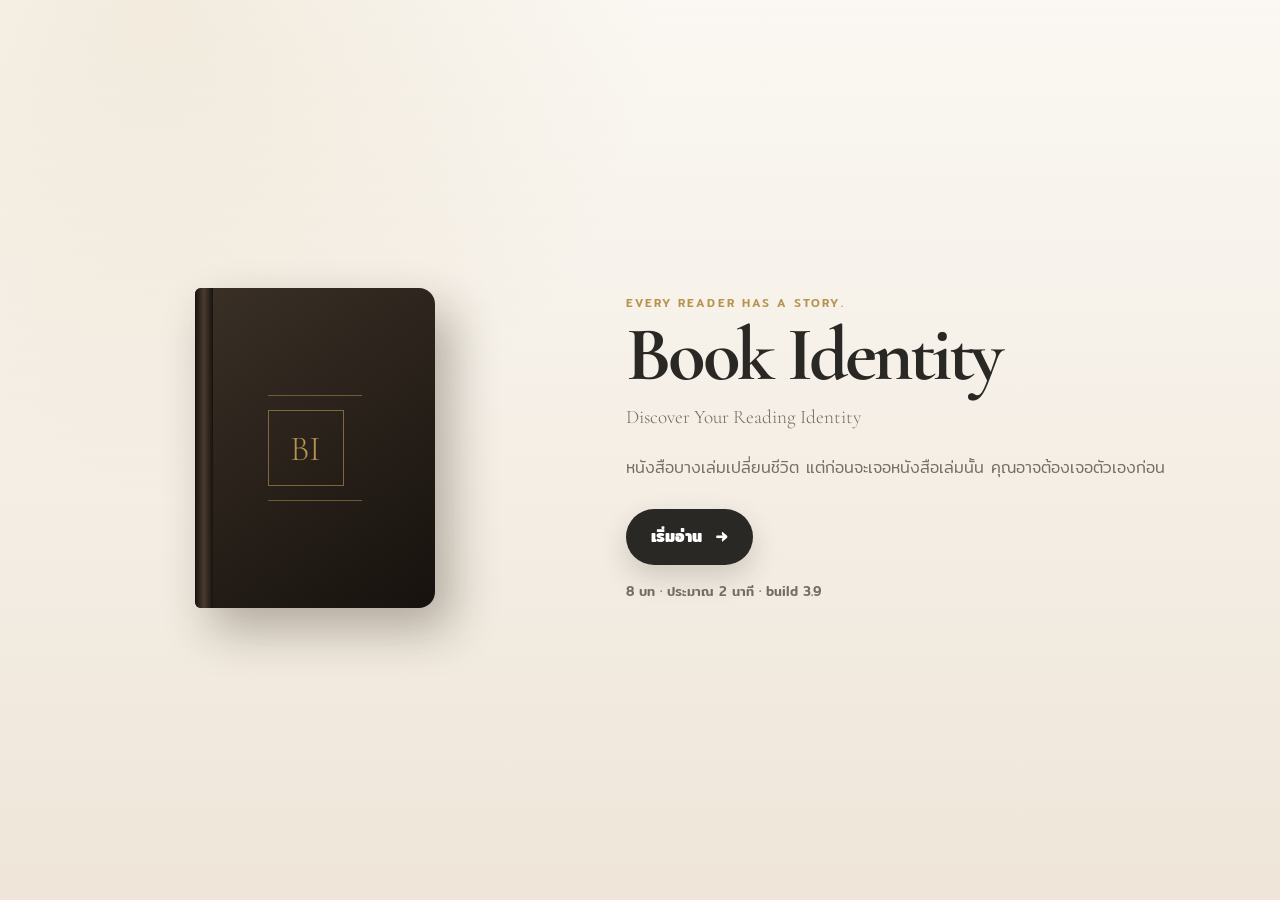
==== commit 4def731f: "Add files via upload" ====
--- a/index.html
+++ b/index.html
@@ -11,9 +11,9 @@
   <link rel="preconnect" href="https://fonts.gstatic.com" crossorigin>
   <link href="https://fonts.googleapis.com/css2?family=Cormorant+Garamond:ital,wght@0,500;0,600;0,700;1,500&family=Mitr:wght@300;400;500;600&display=swap" rel="stylesheet">
 
-  <link rel="stylesheet" href="css/style.css?v=3.7.0">
-  <link rel="stylesheet" href="css/animation.css?v=3.7.0">
-  <link rel="stylesheet" href="css/responsive.css?v=3.7.0">
+  <link rel="stylesheet" href="css/style.css?v=3.9.0">
+  <link rel="stylesheet" href="css/animation.css?v=3.9.0">
+  <link rel="stylesheet" href="css/responsive.css?v=3.9.0">
 </head>
 <body>
   <noscript>
@@ -46,7 +46,7 @@
             <span>เริ่มอ่าน</span>
             <span aria-hidden="true">→</span>
           </button>
-          <p class="meta">8 บท · ประมาณ 2 นาที · build 3.7</p>
+          <p class="meta">8 บท · ประมาณ 2 นาที · build 3.9</p>
         </div>
       </div>
     </section>
@@ -205,7 +205,7 @@
 
   <canvas id="shareCanvas" width="1080" height="1920" hidden></canvas>
 
-  <script src="data/data.js?v=3.7.0"></script>
-  <script src="js/app.js?v=3.7.0"></script>
+  <script src="data/data.js?v=3.9.0"></script>
+  <script src="js/app.js?v=3.9.0"></script>
 </body>
 </html>
--- a/css/style.css
+++ b/css/style.css
@@ -1097,55 +1097,66 @@
 }
 
 
-/* ===== v3.7 Balanced responsive typography ===== */
-.cover-copy h1 {
-  font-size: clamp(3.2rem, 7vw, 5.2rem);
-  line-height: .9;
-}
-
-.intro-card h2 {
-  max-width: 16ch;
-  font-size: clamp(2.15rem, 4.6vw, 3.35rem);
-  line-height: 1.08;
-}
-
-.chapter-header h2 {
-  font-size: clamp(1.4rem, 2.2vw, 1.75rem);
-  line-height: 1.16;
-}
-
+/* ===== v3.8 Desktop smaller, mobile original ===== */
+@media (min-width: 641px) {
+  .cover-copy h1 {
+    font-size: clamp(3rem, 6vw, 5rem);
+    line-height: .9;
+  }
+
+  .intro-card h2 {
+    max-width: 17ch;
+    font-size: clamp(2rem, 4.2vw, 3.15rem);
+    line-height: 1.08;
+  }
+
+  .chapter-header h2 {
+    font-size: clamp(1.4rem, 2vw, 1.7rem);
+    line-height: 1.16;
+  }
+
+  .question-card h3 {
+    max-width: 18ch;
+    font-size: clamp(1.9rem, 3.8vw, 2.7rem);
+    line-height: 1.14;
+    letter-spacing: -0.015em;
+  }
+
+  .loading-book h2 {
+    max-width: 17ch;
+    font-size: clamp(2rem, 4.1vw, 3.05rem);
+    line-height: 1.08;
+  }
+
+  .unlock-stage h2 {
+    max-width: 17ch;
+    font-size: clamp(2rem, 4.3vw, 3.15rem);
+    line-height: 1.08;
+  }
+
+  .result-section h3 {
+    font-size: clamp(1.85rem, 3vw, 2.35rem);
+    line-height: 1.1;
+  }
+
+  .result-hero h2 {
+    font-size: clamp(3rem, 6vw, 4.8rem);
+    line-height: .92;
+  }
+}
+
+
+/* ===== v3.9 Wider question headline ===== */
 .question-card h3 {
-  max-width: 18ch;
-  font-size: clamp(2rem, 4.2vw, 2.85rem);
-  line-height: 1.14;
-  letter-spacing: -0.015em;
-}
-
-.loading-book h2 {
-  max-width: 17ch;
-  font-size: clamp(2.1rem, 4.6vw, 3.2rem);
-  line-height: 1.08;
-}
-
-.unlock-stage h2 {
-  max-width: 17ch;
-  font-size: clamp(2.1rem, 4.8vw, 3.35rem);
-  line-height: 1.08;
-}
-
-.result-section h3 {
-  font-size: clamp(1.9rem, 3.2vw, 2.45rem);
-  line-height: 1.1;
-}
-
-.result-hero h2 {
-  font-size: clamp(3.2rem, 7vw, 5rem);
-  line-height: .92;
-}
-
-.primary-btn,
-.secondary-btn {
-  min-height: 54px;
-  padding-inline: 22px;
-  font-size: 1rem;
-}
+  width: 100%;
+  max-width: 26ch;
+  margin-right: 0;
+  margin-left: 0;
+  text-wrap: pretty;
+}
+
+@media (min-width: 900px) {
+  .question-card h3 {
+    max-width: 24ch;
+  }
+}
--- a/css/responsive.css
+++ b/css/responsive.css
@@ -169,59 +169,8 @@
 
 
 @media (max-width: 640px) {
-  .cover-copy h1 {
-    font-size: clamp(3rem, 14vw, 4.2rem);
-  }
-
-  .intro-card h2 {
-    max-width: 15ch;
-    font-size: clamp(2.15rem, 9.2vw, 2.85rem);
-  }
-
-  .chapter-header h2 {
-    font-size: 1.42rem;
-  }
-
   .question-card h3 {
-    max-width: 18ch;
-    font-size: clamp(2.05rem, 9.4vw, 2.75rem);
-  }
-
-  .loading-book h2 {
-    max-width: 16ch;
-    font-size: clamp(2.1rem, 9vw, 2.8rem);
-  }
-
-  .unlock-stage h2 {
-    max-width: 16ch;
-    font-size: clamp(2.1rem, 9vw, 2.85rem);
-  }
-
-  .result-section h3 {
-    font-size: clamp(1.9rem, 8vw, 2.35rem);
-  }
-
-  .result-hero h2 {
-    font-size: clamp(3rem, 13vw, 4.35rem);
-  }
-
-  .primary-btn,
-  .secondary-btn {
-    min-height: 54px;
-    padding-inline: 20px;
-    font-size: .98rem;
+    width: 100%;
+    max-width: none;
   }
 }
-
-@media (max-width: 390px) {
-  .intro-card h2,
-  .question-card h3,
-  .loading-book h2,
-  .unlock-stage h2 {
-    font-size: 2.05rem;
-  }
-
-  .result-section h3 {
-    font-size: 1.9rem;
-  }
-}
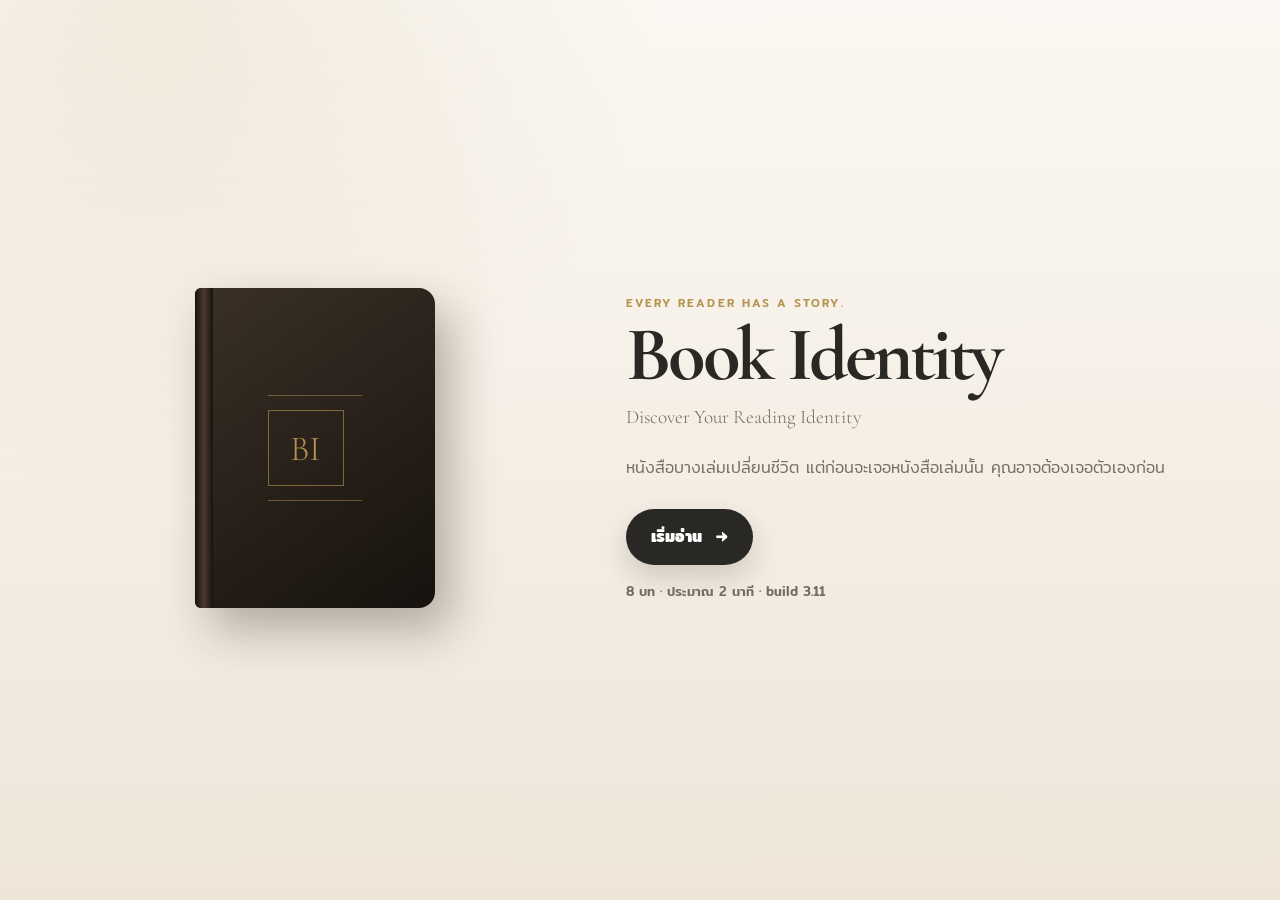
==== commit 721fa7c4: "Add files via upload" ====
--- a/index.html
+++ b/index.html
@@ -11,9 +11,9 @@
   <link rel="preconnect" href="https://fonts.gstatic.com" crossorigin>
   <link href="https://fonts.googleapis.com/css2?family=Cormorant+Garamond:ital,wght@0,500;0,600;0,700;1,500&family=Mitr:wght@300;400;500;600&display=swap" rel="stylesheet">
 
-  <link rel="stylesheet" href="css/style.css?v=3.9.0">
-  <link rel="stylesheet" href="css/animation.css?v=3.9.0">
-  <link rel="stylesheet" href="css/responsive.css?v=3.9.0">
+  <link rel="stylesheet" href="css/style.css?v=3.11.0">
+  <link rel="stylesheet" href="css/animation.css?v=3.11.0">
+  <link rel="stylesheet" href="css/responsive.css?v=3.11.0">
 </head>
 <body>
   <noscript>
@@ -46,7 +46,7 @@
             <span>เริ่มอ่าน</span>
             <span aria-hidden="true">→</span>
           </button>
-          <p class="meta">8 บท · ประมาณ 2 นาที · build 3.9</p>
+          <p class="meta">8 บท · ประมาณ 2 นาที · build 3.11</p>
         </div>
       </div>
     </section>
@@ -96,10 +96,16 @@
 
     <section id="loadingScreen" class="screen loading-screen" aria-labelledby="loadingText">
       <article class="loading-book">
-        <div class="loading-book__pages" aria-hidden="true">
-          <span class="loading-page loading-page--left"></span>
-          <span class="loading-page loading-page--middle"></span>
-          <span class="loading-page loading-page--right"></span>
+        <div class="writing-scene" aria-hidden="true">
+          <div class="writing-paper">
+            <span class="writing-line writing-line--1"></span>
+            <span class="writing-line writing-line--2"></span>
+            <span class="writing-line writing-line--3"></span>
+          </div>
+          <div class="writing-pen">
+            <span class="writing-pen__body"></span>
+            <span class="writing-pen__tip"></span>
+          </div>
         </div>
         <p class="eyebrow">Composing Your Story</p>
         <h2 id="loadingText">กำลังเรียบเรียงหนังสือของคุณ...</h2>
@@ -205,7 +211,7 @@
 
   <canvas id="shareCanvas" width="1080" height="1920" hidden></canvas>
 
-  <script src="data/data.js?v=3.9.0"></script>
-  <script src="js/app.js?v=3.9.0"></script>
+  <script src="data/data.js?v=3.11.0"></script>
+  <script src="js/app.js?v=3.11.0"></script>
 </body>
 </html>
--- a/css/style.css
+++ b/css/style.css
@@ -1160,3 +1160,179 @@
     max-width: 24ch;
   }
 }
+
+
+/* ===== v3.10 Loading screen polish ===== */
+.loading-screen {
+  padding-top: 32px;
+  padding-bottom: 32px;
+}
+
+.loading-book {
+  width: min(100%, 620px);
+  min-height: auto;
+  padding: 42px 34px 36px;
+  border-radius: 24px;
+  gap: 0;
+}
+
+.loading-book__pages {
+  width: 176px;
+  height: 112px;
+  margin-bottom: 20px;
+  filter: drop-shadow(0 14px 20px rgba(55, 40, 24, .10));
+}
+
+.loading-page {
+  width: 88px;
+  height: 106px;
+}
+
+.loading-page--middle {
+  width: 80px;
+}
+
+.loading-book .eyebrow {
+  margin-top: 0;
+  font-size: .74rem;
+}
+
+.loading-book h2 {
+  max-width: 14ch;
+  margin: 14px auto 0;
+  font-size: clamp(2rem, 4.2vw, 2.95rem);
+  line-height: 1.08;
+  letter-spacing: -0.018em;
+}
+
+.loading-subtext {
+  max-width: 30rem;
+  margin-top: 14px;
+  font-size: .98rem;
+  line-height: 1.7;
+}
+
+.loading-book .loading-track {
+  width: min(100%, 390px);
+  margin-top: 24px;
+}
+
+.loading-dots {
+  margin-top: 16px;
+}
+
+.loading-dots span {
+  width: 6px;
+  height: 6px;
+}
+
+
+/* ===== v3.11 Pen writing loader ===== */
+.writing-scene {
+  width: 190px;
+  height: 132px;
+  margin-bottom: 22px;
+  position: relative;
+}
+
+.writing-paper {
+  position: absolute;
+  inset: 18px 14px 8px;
+  border-radius: 10px;
+  background:
+    linear-gradient(90deg, rgba(0,0,0,.035), transparent 10%),
+    #fffaf1;
+  border: 1px solid rgba(88,65,38,.12);
+  box-shadow: 0 14px 28px rgba(55,40,24,.10);
+  overflow: hidden;
+}
+
+.writing-paper::before {
+  content: "";
+  position: absolute;
+  top: 0;
+  bottom: 0;
+  left: 26px;
+  width: 1px;
+  background: rgba(182,148,80,.18);
+}
+
+.writing-line {
+  position: absolute;
+  left: 42px;
+  height: 3px;
+  border-radius: 999px;
+  background: rgba(42,40,36,.18);
+  transform-origin: left center;
+  transform: scaleX(0);
+}
+
+.writing-line--1 {
+  top: 34px;
+  width: 92px;
+}
+
+.writing-line--2 {
+  top: 56px;
+  width: 110px;
+}
+
+.writing-line--3 {
+  top: 78px;
+  width: 74px;
+}
+
+.writing-pen {
+  position: absolute;
+  z-index: 3;
+  left: 54px;
+  top: 30px;
+  width: 92px;
+  height: 24px;
+  transform: rotate(-14deg);
+  transform-origin: 8px 50%;
+  filter: drop-shadow(0 7px 8px rgba(34,24,15,.18));
+}
+
+.writing-pen__body {
+  position: absolute;
+  left: 10px;
+  top: 5px;
+  width: 70px;
+  height: 12px;
+  border-radius: 999px;
+  background: linear-gradient(90deg, #2f2923, #8a6c3c 58%, #d3b570);
+}
+
+.writing-pen__body::after {
+  content: "";
+  position: absolute;
+  right: -8px;
+  top: 2px;
+  width: 12px;
+  height: 8px;
+  border-radius: 0 6px 6px 0;
+  background: #2f2923;
+}
+
+.writing-pen__tip {
+  position: absolute;
+  left: 0;
+  top: 7px;
+  width: 0;
+  height: 0;
+  border-top: 5px solid transparent;
+  border-bottom: 5px solid transparent;
+  border-right: 12px solid #5b4934;
+}
+
+.writing-pen__tip::after {
+  content: "";
+  position: absolute;
+  left: 9px;
+  top: -1px;
+  width: 4px;
+  height: 2px;
+  border-radius: 999px;
+  background: #1f1b17;
+}
--- a/css/animation.css
+++ b/css/animation.css
@@ -148,3 +148,44 @@
 .loading-dots span:nth-child(1) { animation: loadingDot 1.1s ease-in-out infinite; }
 .loading-dots span:nth-child(2) { animation: loadingDot 1.1s ease-in-out .16s infinite; }
 .loading-dots span:nth-child(3) { animation: loadingDot 1.1s ease-in-out .32s infinite; }
+
+
+@keyframes writePen {
+  0%   { transform: translate(0, 0) rotate(-14deg); }
+  30%  { transform: translate(82px, 0) rotate(-10deg); }
+  36%  { transform: translate(12px, 22px) rotate(-14deg); }
+  68%  { transform: translate(96px, 22px) rotate(-9deg); }
+  74%  { transform: translate(18px, 44px) rotate(-14deg); }
+  100% { transform: translate(72px, 44px) rotate(-10deg); }
+}
+
+@keyframes drawLineOne {
+  0%, 4% { transform: scaleX(0); }
+  30%, 100% { transform: scaleX(1); }
+}
+
+@keyframes drawLineTwo {
+  0%, 36% { transform: scaleX(0); }
+  68%, 100% { transform: scaleX(1); }
+}
+
+@keyframes drawLineThree {
+  0%, 74% { transform: scaleX(0); }
+  100% { transform: scaleX(1); }
+}
+
+.writing-pen {
+  animation: writePen 2.2s cubic-bezier(.45,.05,.25,1) infinite;
+}
+
+.writing-line--1 {
+  animation: drawLineOne 2.2s ease infinite;
+}
+
+.writing-line--2 {
+  animation: drawLineTwo 2.2s ease infinite;
+}
+
+.writing-line--3 {
+  animation: drawLineThree 2.2s ease infinite;
+}
--- a/css/responsive.css
+++ b/css/responsive.css
@@ -174,3 +174,51 @@
     max-width: none;
   }
 }
+
+
+@media (max-width: 640px) {
+  .loading-screen {
+    padding-top: 18px;
+    padding-bottom: 18px;
+  }
+
+  .loading-book {
+    width: 100%;
+    padding: 34px 22px 30px;
+    border-radius: 20px;
+  }
+
+  .loading-book__pages {
+    width: 142px;
+    height: 92px;
+    margin-bottom: 18px;
+  }
+
+  .loading-page {
+    width: 71px;
+    height: 86px;
+  }
+
+  .loading-page--middle {
+    width: 66px;
+  }
+
+  .loading-book h2 {
+    max-width: 15ch;
+    font-size: clamp(2rem, 8.6vw, 2.65rem);
+  }
+
+  .loading-subtext {
+    font-size: .94rem;
+  }
+}
+
+
+@media (max-width: 640px) {
+  .writing-scene {
+    width: 164px;
+    height: 118px;
+    margin-bottom: 18px;
+    transform: scale(.92);
+  }
+}
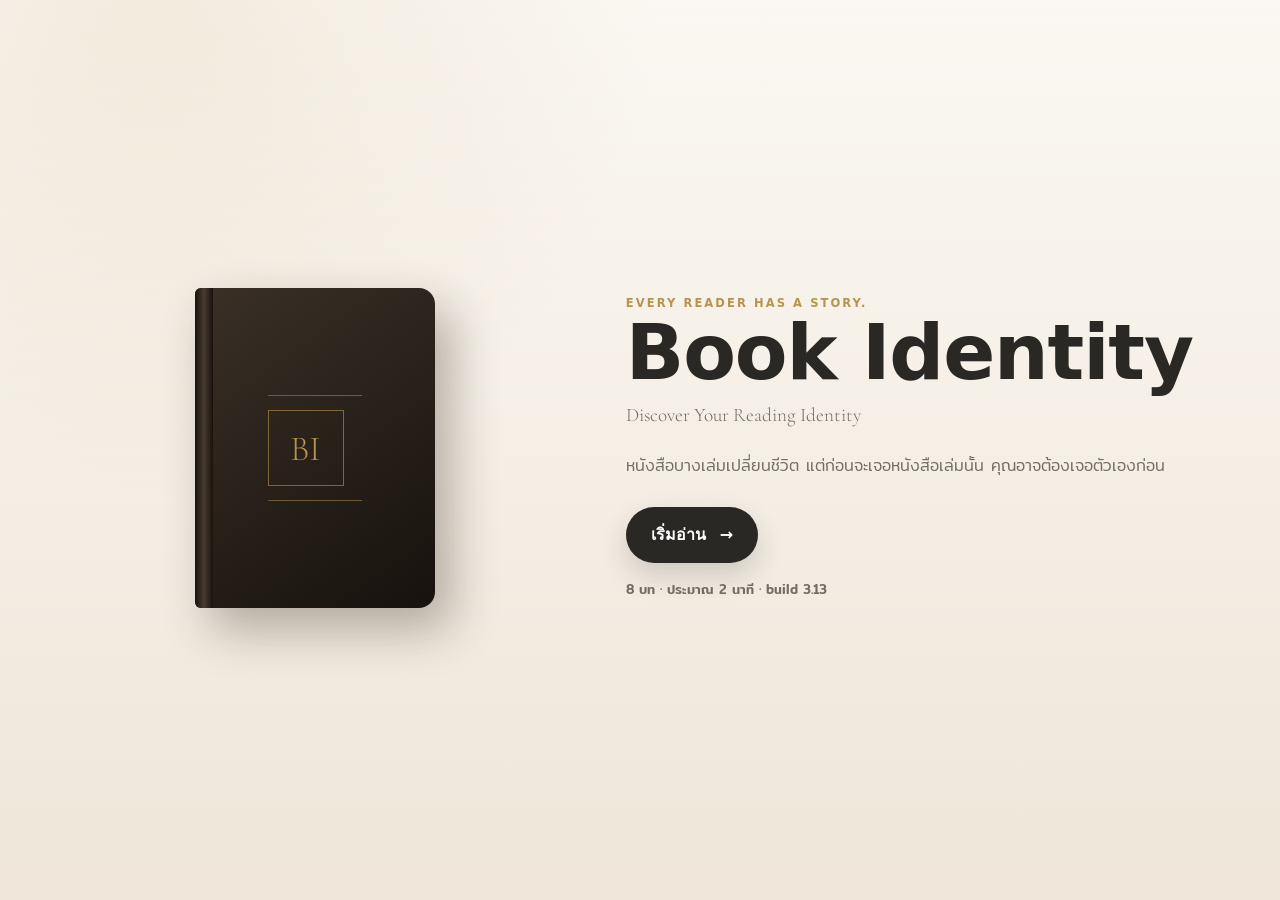
==== commit 4f742a67: "Add files via upload" ====
--- a/index.html
+++ b/index.html
@@ -11,9 +11,9 @@
   <link rel="preconnect" href="https://fonts.gstatic.com" crossorigin>
   <link href="https://fonts.googleapis.com/css2?family=Cormorant+Garamond:ital,wght@0,500;0,600;0,700;1,500&family=Mitr:wght@300;400;500;600&display=swap" rel="stylesheet">
 
-  <link rel="stylesheet" href="css/style.css?v=3.11.0">
-  <link rel="stylesheet" href="css/animation.css?v=3.11.0">
-  <link rel="stylesheet" href="css/responsive.css?v=3.11.0">
+  <link rel="stylesheet" href="css/style.css?v=3.13.0">
+  <link rel="stylesheet" href="css/animation.css?v=3.13.0">
+  <link rel="stylesheet" href="css/responsive.css?v=3.13.0">
 </head>
 <body>
   <noscript>
@@ -46,7 +46,7 @@
             <span>เริ่มอ่าน</span>
             <span aria-hidden="true">→</span>
           </button>
-          <p class="meta">8 บท · ประมาณ 2 นาที · build 3.11</p>
+          <p class="meta">8 บท · ประมาณ 2 นาที · build 3.13</p>
         </div>
       </div>
     </section>
@@ -211,7 +211,7 @@
 
   <canvas id="shareCanvas" width="1080" height="1920" hidden></canvas>
 
-  <script src="data/data.js?v=3.11.0"></script>
-  <script src="js/app.js?v=3.11.0"></script>
+  <script src="data/data.js?v=3.13.0"></script>
+  <script src="js/app.js?v=3.13.0"></script>
 </body>
 </html>
--- a/css/style.css
+++ b/css/style.css
@@ -1336,3 +1336,90 @@
   border-radius: 999px;
   background: #1f1b17;
 }
+
+
+/* ===== v3.12 Thai line-break control ===== */
+.keep-together {
+  white-space: nowrap;
+  display: inline-block;
+}
+
+
+/* ===== v3.13 All headings/bold use Mitr ===== */
+h1, h2, h3, h4, h5, h6,
+strong, b,
+.eyebrow,
+.chapter-header h2,
+.question-card h3,
+.loading-book h2,
+.unlock-stage h2,
+.result-hero h2,
+.result-section h3,
+.cover-copy h1,
+.intro-card h2,
+.primary-btn,
+.secondary-btn,
+.naiin-btn,
+.text-btn,
+.answer-btn,
+.category-chip,
+.result-thai,
+.result-label,
+.page-label,
+.question-prompt,
+.meta {
+  font-family: "Mitr", system-ui, sans-serif !important;
+}
+
+h1, h2, h3, h4, h5, h6,
+strong, b,
+.primary-btn,
+.secondary-btn,
+.naiin-btn,
+.eyebrow {
+  font-weight: 600;
+}
+
+.question-card h3,
+.intro-card h2,
+.loading-book h2,
+.unlock-stage h2,
+.result-section h3 {
+  letter-spacing: -0.01em;
+}
+
+/* English identity title now also uses Mitr */
+.result-hero h2,
+.cover-copy h1 {
+  letter-spacing: -0.015em;
+}
+
+/* Desktop: keep selected Thai phrases together */
+@media (min-width: 641px) {
+  .keep-together {
+    white-space: nowrap;
+    display: inline-block;
+  }
+}
+
+/* Mobile: prevent overflow / clipped text */
+@media (max-width: 640px) {
+  .keep-together {
+    white-space: normal !important;
+    display: inline !important;
+    overflow-wrap: anywhere;
+    word-break: normal;
+  }
+
+  .question-card {
+    overflow: visible;
+  }
+
+  .question-card h3 {
+    width: 100%;
+    max-width: none;
+    overflow-wrap: break-word;
+    word-break: normal;
+    hyphens: none;
+  }
+}
--- a/css/responsive.css
+++ b/css/responsive.css
@@ -222,3 +222,35 @@
     transform: scale(.92);
   }
 }
+
+
+/* v3.13 mobile typography safety */
+@media (max-width: 640px) {
+  .paper-card {
+    overflow: visible;
+  }
+
+  .question-card h3,
+  .intro-card h2,
+  .loading-book h2,
+  .unlock-stage h2,
+  .result-section h3 {
+    max-width: 100%;
+  }
+
+  .question-card h3 {
+    font-size: clamp(1.95rem, 8.8vw, 2.7rem);
+    line-height: 1.16;
+  }
+
+  .intro-card h2 {
+    font-size: clamp(2rem, 8.6vw, 2.75rem);
+    line-height: 1.12;
+  }
+
+  .result-hero h2 {
+    font-size: clamp(2.8rem, 12vw, 4.2rem);
+    line-height: .95;
+    overflow-wrap: anywhere;
+  }
+}
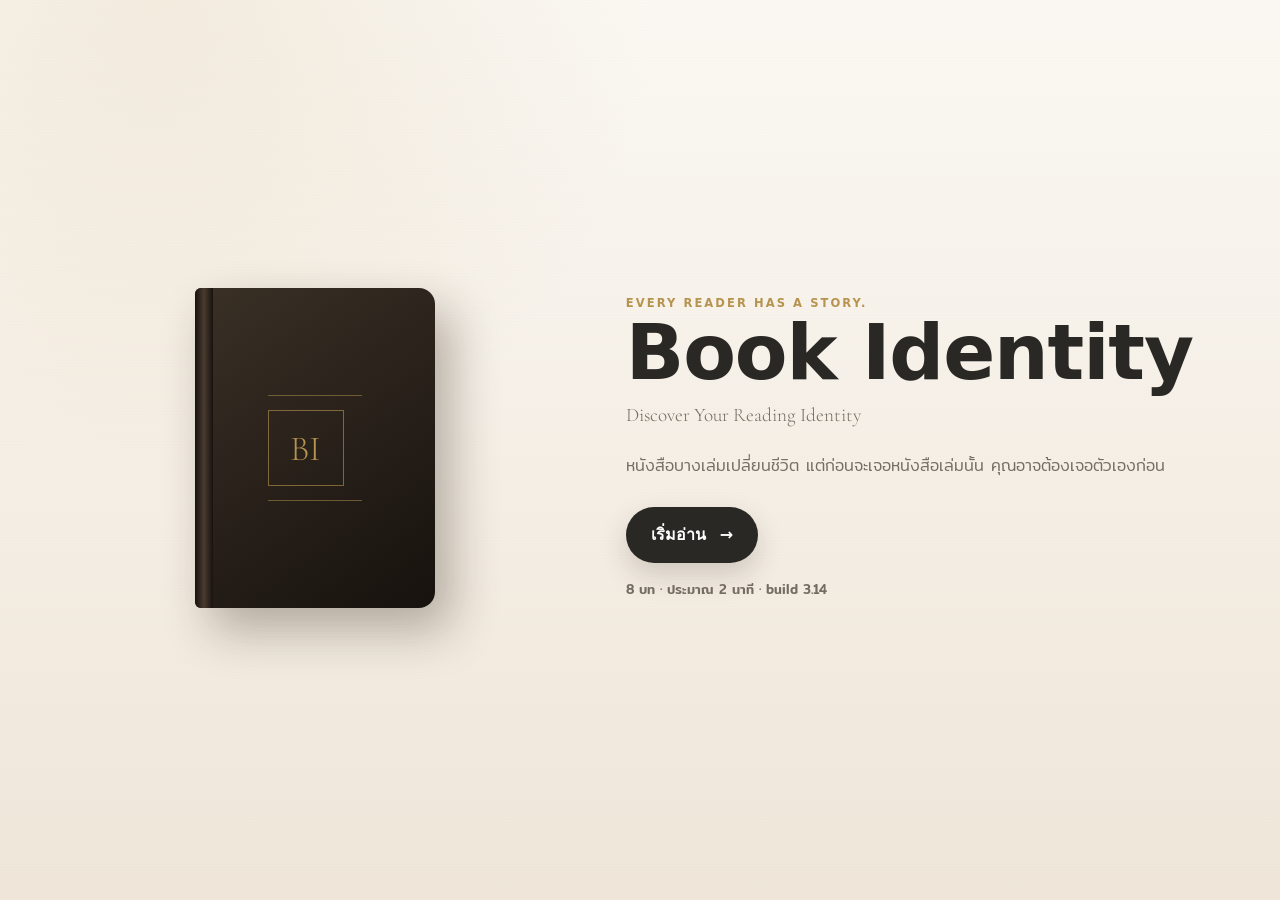
==== commit 27845ce2: "Add files via upload" ====
--- a/index.html
+++ b/index.html
@@ -11,9 +11,9 @@
   <link rel="preconnect" href="https://fonts.gstatic.com" crossorigin>
   <link href="https://fonts.googleapis.com/css2?family=Cormorant+Garamond:ital,wght@0,500;0,600;0,700;1,500&family=Mitr:wght@300;400;500;600&display=swap" rel="stylesheet">
 
-  <link rel="stylesheet" href="css/style.css?v=3.13.0">
-  <link rel="stylesheet" href="css/animation.css?v=3.13.0">
-  <link rel="stylesheet" href="css/responsive.css?v=3.13.0">
+  <link rel="stylesheet" href="css/style.css?v=3.14.0">
+  <link rel="stylesheet" href="css/animation.css?v=3.14.0">
+  <link rel="stylesheet" href="css/responsive.css?v=3.14.0">
 </head>
 <body>
   <noscript>
@@ -46,7 +46,7 @@
             <span>เริ่มอ่าน</span>
             <span aria-hidden="true">→</span>
           </button>
-          <p class="meta">8 บท · ประมาณ 2 นาที · build 3.13</p>
+          <p class="meta">8 บท · ประมาณ 2 นาที · build 3.14</p>
         </div>
       </div>
     </section>
@@ -211,7 +211,7 @@
 
   <canvas id="shareCanvas" width="1080" height="1920" hidden></canvas>
 
-  <script src="data/data.js?v=3.13.0"></script>
-  <script src="js/app.js?v=3.13.0"></script>
+  <script src="data/data.js?v=3.14.0"></script>
+  <script src="js/app.js?v=3.14.0"></script>
 </body>
 </html>
--- a/css/style.css
+++ b/css/style.css
@@ -1423,3 +1423,58 @@
     hyphens: none;
   }
 }
+
+
+/* ===== v3.14 Mobile Naiin CTA fix ===== */
+.next-chapter-section::before {
+  content: none !important;
+  display: none !important;
+}
+
+.next-chapter-section h3 {
+  width: 100%;
+  max-width: 22ch;
+  margin-right: 0;
+  padding-right: 0;
+  overflow-wrap: break-word;
+  word-break: normal;
+}
+
+.naiin-btn {
+  box-sizing: border-box;
+  white-space: normal;
+  text-align: center;
+  line-height: 1.45;
+}
+
+.naiin-btn span:first-child {
+  min-width: 0;
+  overflow-wrap: break-word;
+  word-break: normal;
+}
+
+.naiin-btn span:last-child {
+  flex: 0 0 auto;
+  font-family: Arial, sans-serif !important;
+  font-size: 1rem;
+}
+
+@media (max-width: 640px) {
+  .next-chapter-section {
+    overflow: hidden;
+  }
+
+  .next-chapter-section h3 {
+    max-width: 100%;
+    font-size: clamp(1.75rem, 7.7vw, 2.2rem) !important;
+    line-height: 1.18;
+    letter-spacing: -0.008em;
+  }
+
+  .naiin-btn {
+    min-height: 58px;
+    padding: 12px 18px;
+    gap: 10px;
+    font-size: .94rem;
+  }
+}
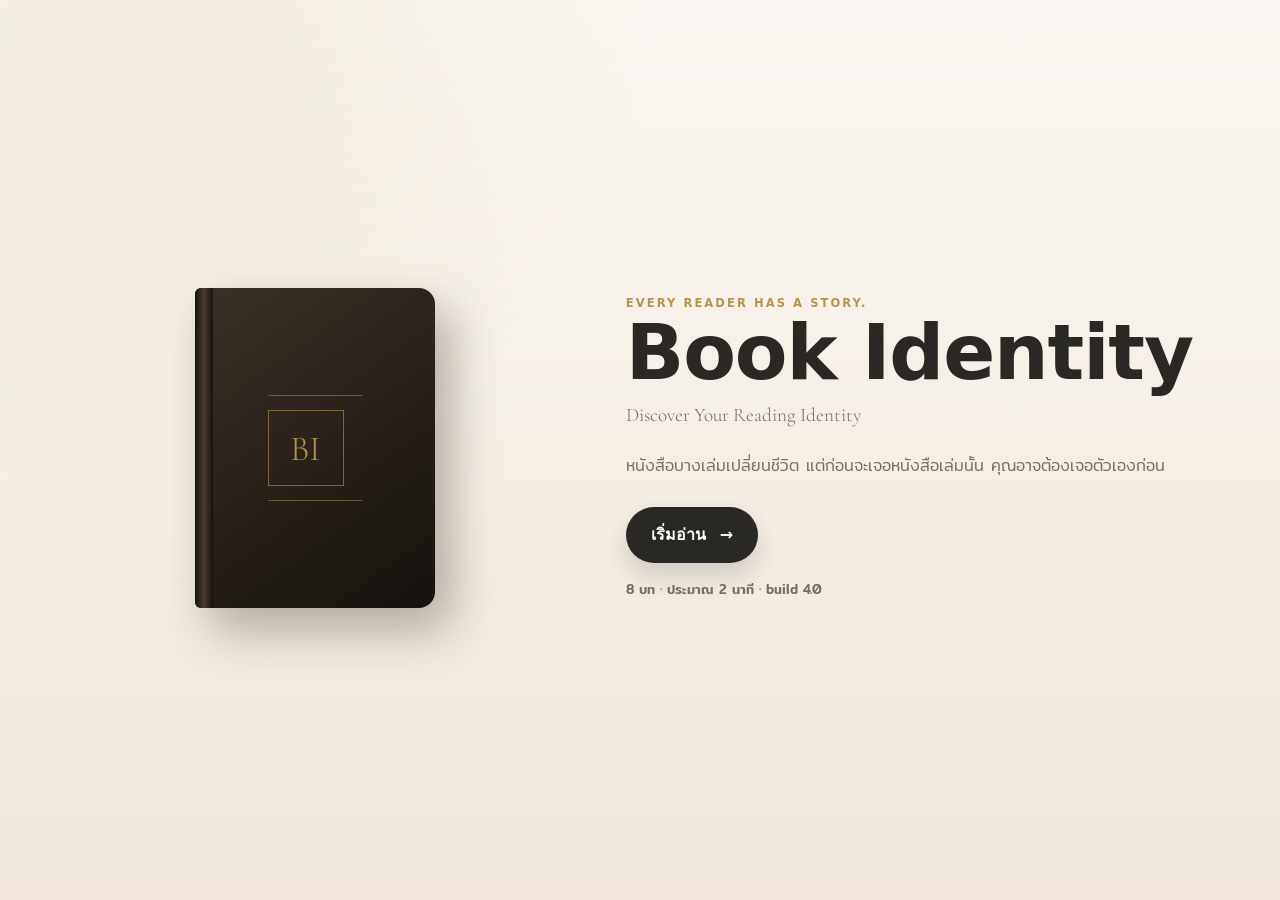
==== commit f36de17e: "Add files via upload" ====
--- a/index.html
+++ b/index.html
@@ -11,9 +11,9 @@
   <link rel="preconnect" href="https://fonts.gstatic.com" crossorigin>
   <link href="https://fonts.googleapis.com/css2?family=Cormorant+Garamond:ital,wght@0,500;0,600;0,700;1,500&family=Mitr:wght@300;400;500;600&display=swap" rel="stylesheet">
 
-  <link rel="stylesheet" href="css/style.css?v=3.14.0">
-  <link rel="stylesheet" href="css/animation.css?v=3.14.0">
-  <link rel="stylesheet" href="css/responsive.css?v=3.14.0">
+  <link rel="stylesheet" href="css/style.css?v=4.0.0">
+  <link rel="stylesheet" href="css/animation.css?v=4.0.0">
+  <link rel="stylesheet" href="css/responsive.css?v=4.0.0">
 </head>
 <body>
   <noscript>
@@ -46,7 +46,7 @@
             <span>เริ่มอ่าน</span>
             <span aria-hidden="true">→</span>
           </button>
-          <p class="meta">8 บท · ประมาณ 2 นาที · build 3.14</p>
+          <p class="meta">8 บท · ประมาณ 2 นาที · build 4.0</p>
         </div>
       </div>
     </section>
@@ -59,6 +59,19 @@
           เลือกคำตอบที่ใกล้กับตัวคุณที่สุด ไม่มีคำตอบถูกหรือผิด
           และไม่ต้องใช้เวลาคิดนานเกินไป
         </p>
+
+        <label class="owner-field" for="readerName">
+          <span>หนังสือเล่มนี้เป็นของ...</span>
+          <input
+            id="readerName"
+            name="readerName"
+            type="text"
+            maxlength="24"
+            autocomplete="name"
+            placeholder="พิมพ์ชื่อของคุณ (ไม่บังคับ)"
+          >
+        </label>
+
         <button id="beginBtn" class="primary-btn" type="button">
           <span>เปิดบทแรก</span>
           <span aria-hidden="true">→</span>
@@ -108,8 +121,8 @@
           </div>
         </div>
         <p class="eyebrow">Composing Your Story</p>
-        <h2 id="loadingText">กำลังเรียบเรียงหนังสือของคุณ...</h2>
-        <p id="loadingSubtext" class="loading-subtext">เรื่องราวกำลังถูกจัดวางลงบนหน้ากระดาษ</p>
+        <h2 id="loadingText">กำลังอ่านคำโปรย...</h2>
+        <p id="loadingSubtext" class="loading-subtext">กำลังเริ่มต้นค้นหาเรื่องราวที่ใกล้กับคุณ</p>
         <div class="loading-track" aria-hidden="true">
           <div id="loadingFill" class="loading-fill"></div>
         </div>
@@ -147,6 +160,10 @@
       <div class="result-shell">
         <article id="resultHero" class="result-hero">
           <p class="eyebrow eyebrow-light">Book Identity</p>
+          <div class="result-owner">
+            <span>This Book Belongs To</span>
+            <strong id="resultOwner">Dear Reader</strong>
+          </div>
           <div id="resultSymbol" class="result-symbol" aria-hidden="true">◎</div>
           <p class="result-label">คุณคือ</p>
           <h2 id="resultName"></h2>
@@ -211,7 +228,7 @@
 
   <canvas id="shareCanvas" width="1080" height="1920" hidden></canvas>
 
-  <script src="data/data.js?v=3.14.0"></script>
-  <script src="js/app.js?v=3.14.0"></script>
+  <script src="data/data.js?v=4.0.0"></script>
+  <script src="js/app.js?v=4.0.0"></script>
 </body>
 </html>
--- a/css/style.css
+++ b/css/style.css
@@ -1425,56 +1425,79 @@
 }
 
 
-/* ===== v3.14 Mobile Naiin CTA fix ===== */
+/* ===== v4.0 Stable additions ===== */
+.owner-field {
+  width: min(100%, 430px);
+  margin: 24px auto 0;
+  display: grid;
+  gap: 10px;
+  text-align: left;
+}
+
+.owner-field > span {
+  color: var(--muted);
+  font-size: .9rem;
+  font-weight: 500;
+}
+
+.owner-field input {
+  width: 100%;
+  min-height: 54px;
+  padding: 0 17px;
+  border: 1px solid var(--line);
+  border-radius: 15px;
+  background: rgba(255,255,255,.72);
+  color: var(--ink);
+  font: 400 1rem var(--sans);
+  outline: none;
+  transition: border-color .25s ease, box-shadow .25s ease, background-color .25s ease;
+}
+
+.owner-field input:focus {
+  border-color: var(--gold);
+  background: #fffdf8;
+  box-shadow: 0 0 0 4px rgba(182,148,80,.12);
+}
+
+.result-owner {
+  margin: 18px auto 22px;
+  display: grid;
+  gap: 4px;
+}
+
+.result-owner span {
+  color: rgba(255,255,255,.7);
+  font-size: .7rem;
+  font-weight: 500;
+  letter-spacing: .16em;
+  text-transform: uppercase;
+}
+
+.result-owner strong {
+  color: #fff;
+  font-family: var(--sans) !important;
+  font-size: clamp(1.15rem, 3vw, 1.55rem);
+  font-weight: 500;
+}
+
 .next-chapter-section::before {
-  content: none !important;
   display: none !important;
 }
 
-.next-chapter-section h3 {
-  width: 100%;
-  max-width: 22ch;
-  margin-right: 0;
-  padding-right: 0;
-  overflow-wrap: break-word;
+.next-chapter-section h3,
+.next-chapter-section p,
+.naiin-btn {
+  overflow-wrap: anywhere;
   word-break: normal;
 }
 
 .naiin-btn {
-  box-sizing: border-box;
   white-space: normal;
   text-align: center;
   line-height: 1.45;
 }
 
-.naiin-btn span:first-child {
-  min-width: 0;
-  overflow-wrap: break-word;
-  word-break: normal;
-}
-
-.naiin-btn span:last-child {
-  flex: 0 0 auto;
-  font-family: Arial, sans-serif !important;
-  font-size: 1rem;
-}
-
-@media (max-width: 640px) {
-  .next-chapter-section {
-    overflow: hidden;
-  }
-
-  .next-chapter-section h3 {
-    max-width: 100%;
-    font-size: clamp(1.75rem, 7.7vw, 2.2rem) !important;
-    line-height: 1.18;
-    letter-spacing: -0.008em;
-  }
-
-  .naiin-btn {
-    min-height: 58px;
-    padding: 12px 18px;
-    gap: 10px;
-    font-size: .94rem;
-  }
-}
+.dna-head strong {
+  min-width: 54px;
+  text-align: right;
+}
--- a/css/responsive.css
+++ b/css/responsive.css
@@ -254,3 +254,31 @@
     overflow-wrap: anywhere;
   }
 }
+
+
+@media (max-width: 640px) {
+  .owner-field {
+    margin-top: 20px;
+  }
+
+  .owner-field input {
+    min-height: 52px;
+    font-size: 16px;
+  }
+
+  .result-owner {
+    margin-bottom: 18px;
+  }
+
+  .next-chapter-section h3 {
+    max-width: 100% !important;
+    font-size: clamp(1.7rem, 7.5vw, 2.2rem) !important;
+    line-height: 1.15;
+  }
+
+  .naiin-btn {
+    min-height: 58px;
+    padding: 12px 16px;
+    font-size: .9rem;
+  }
+}
